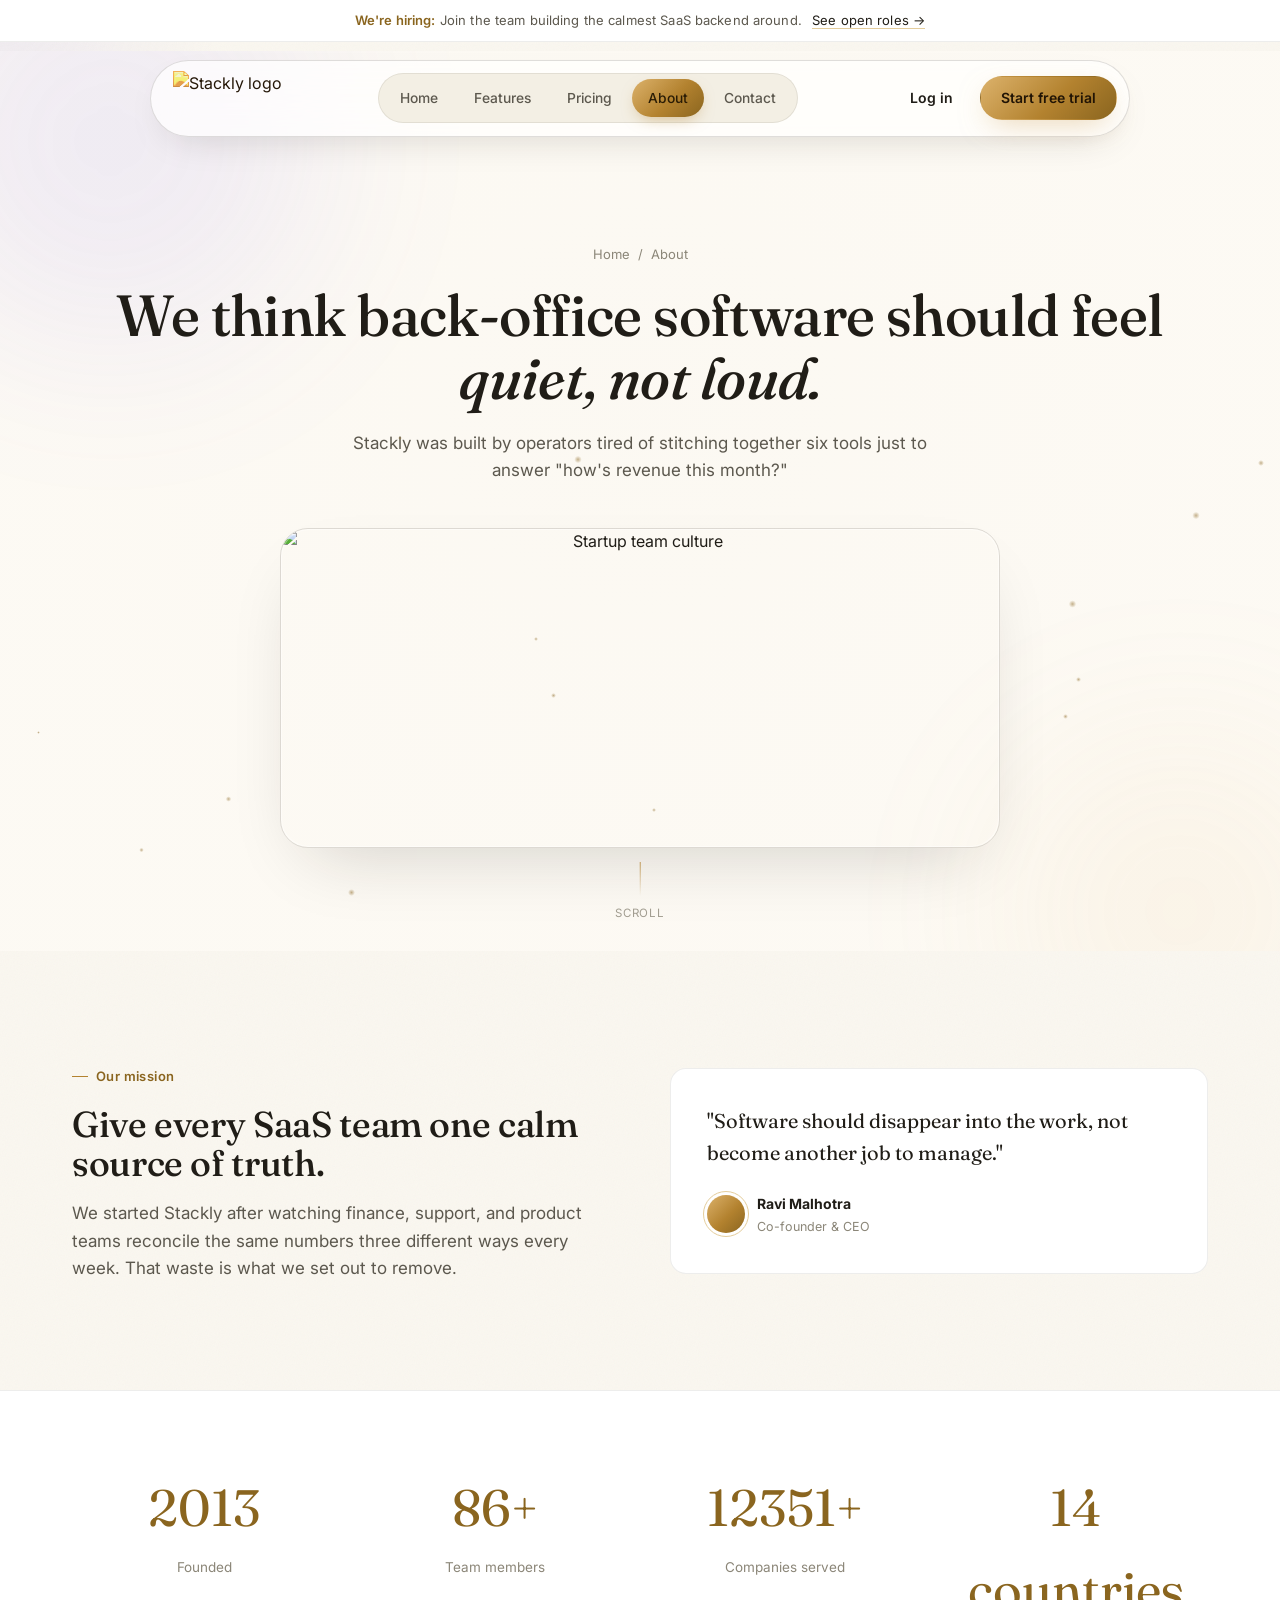
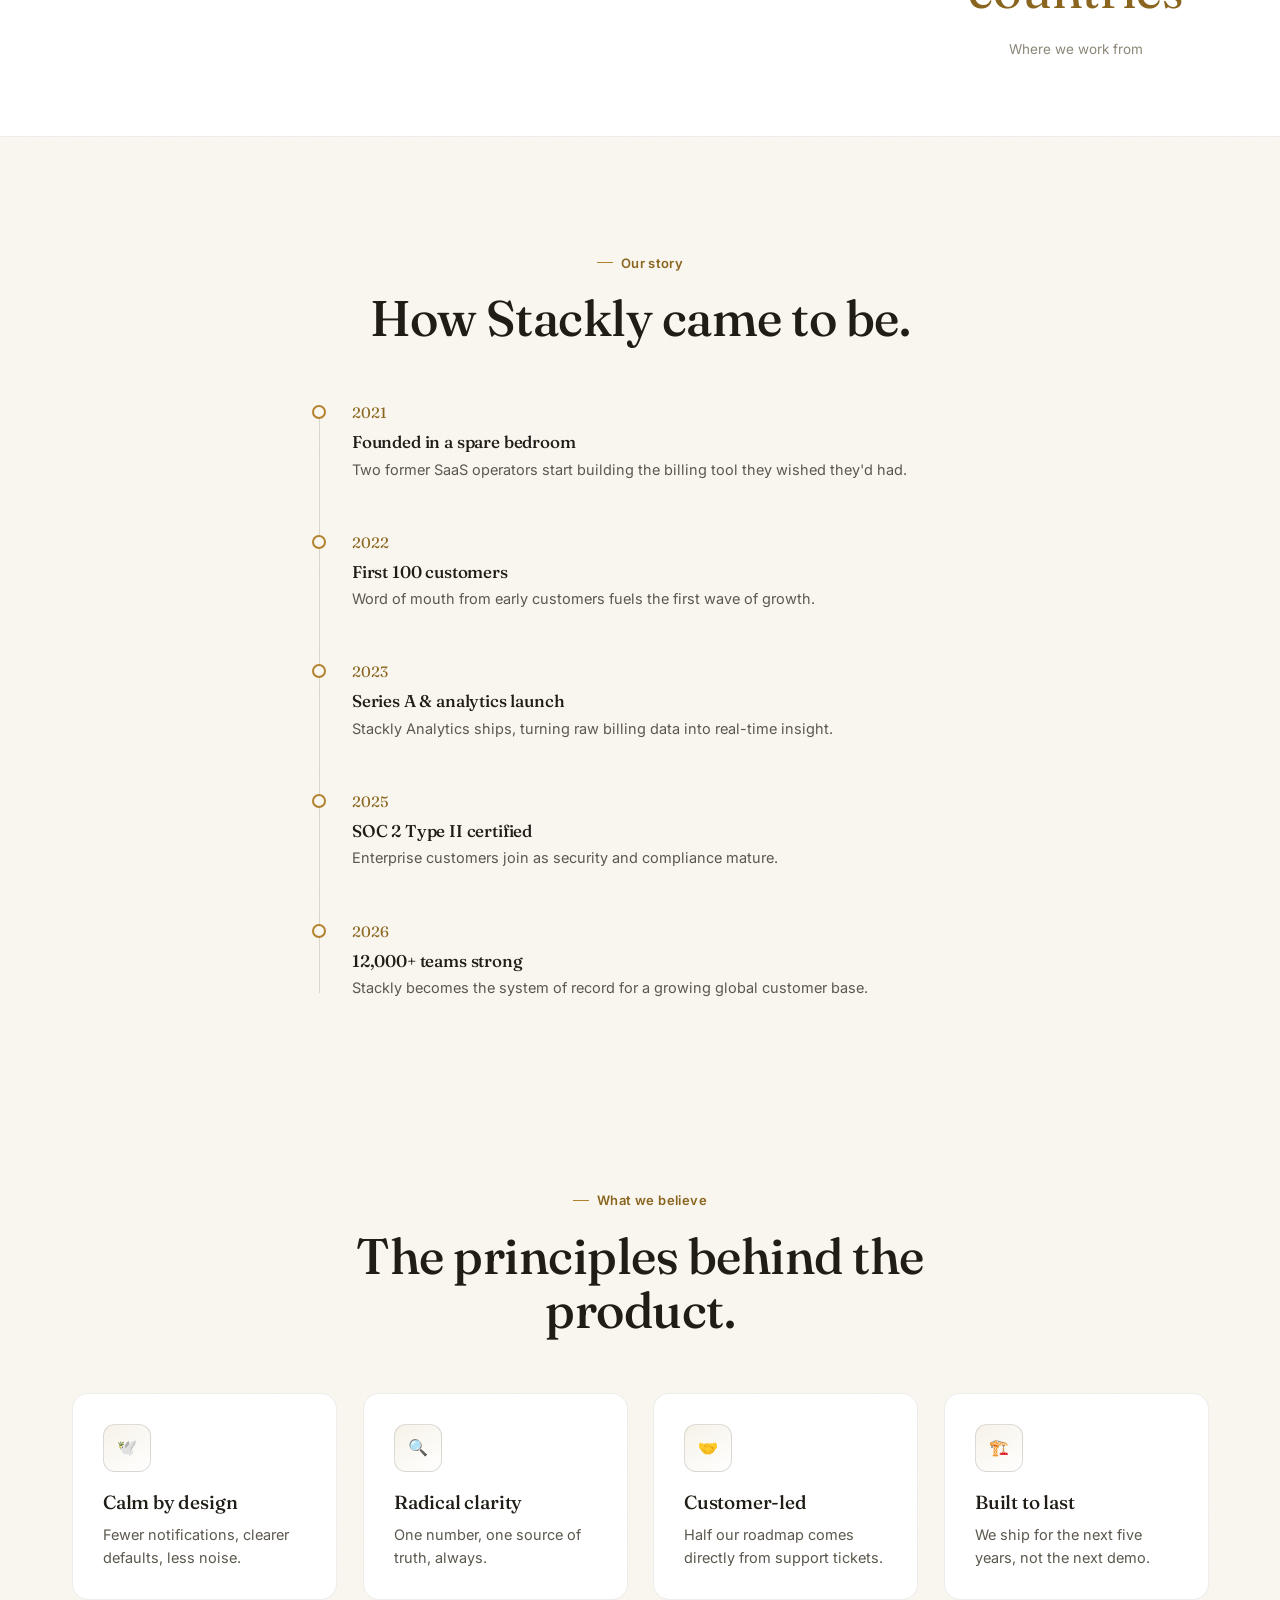
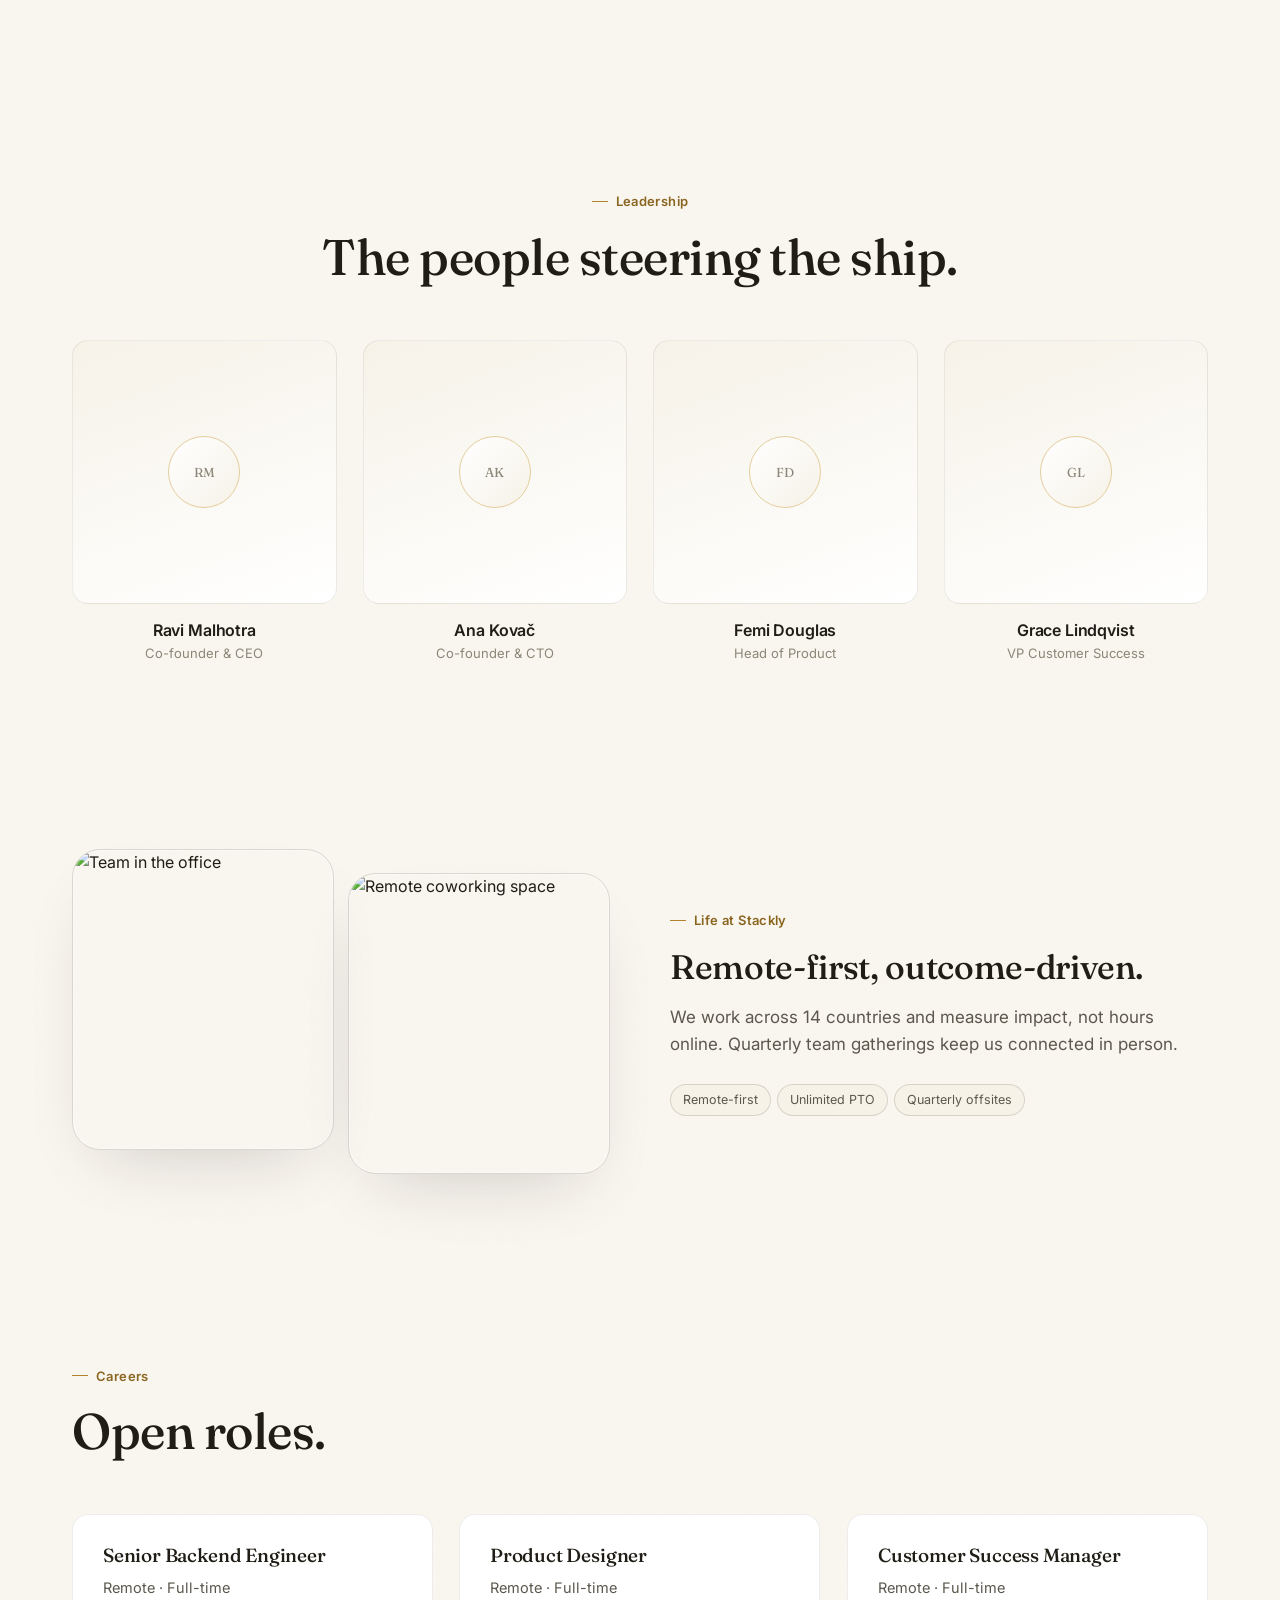
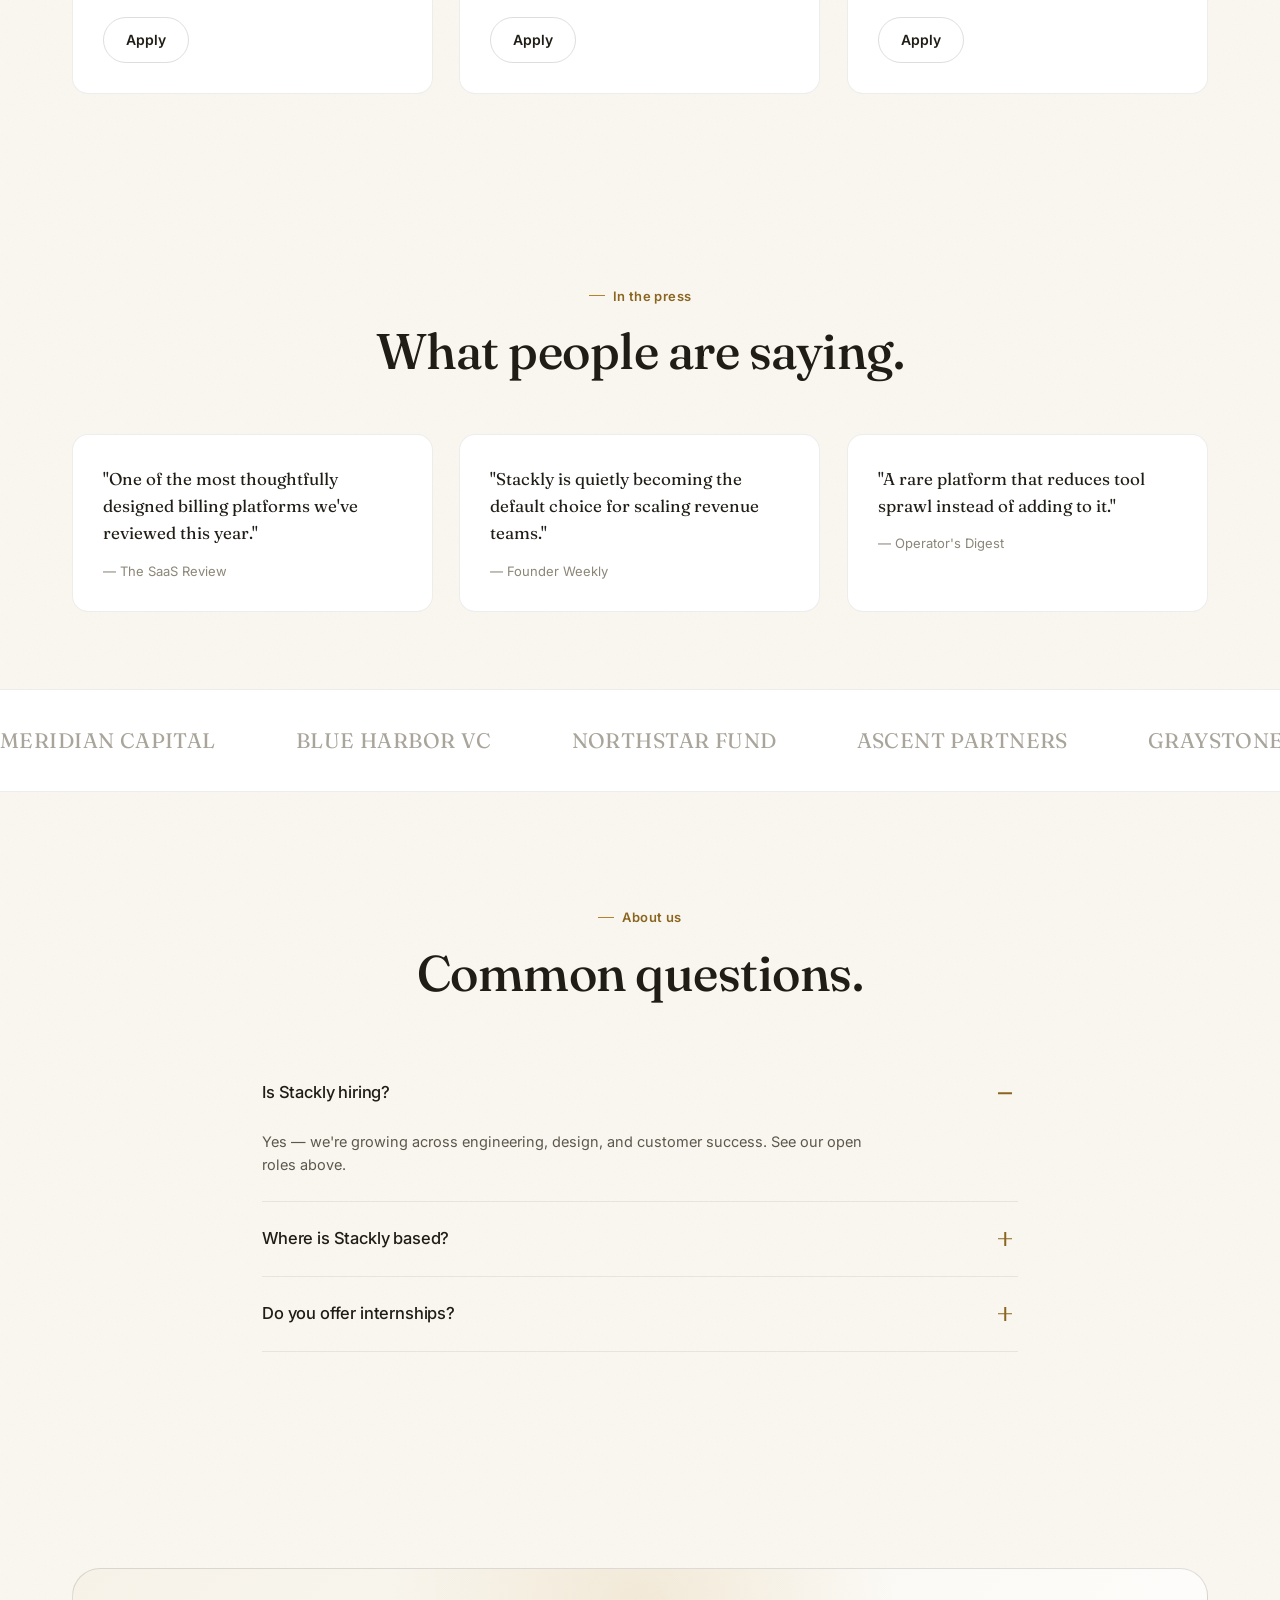
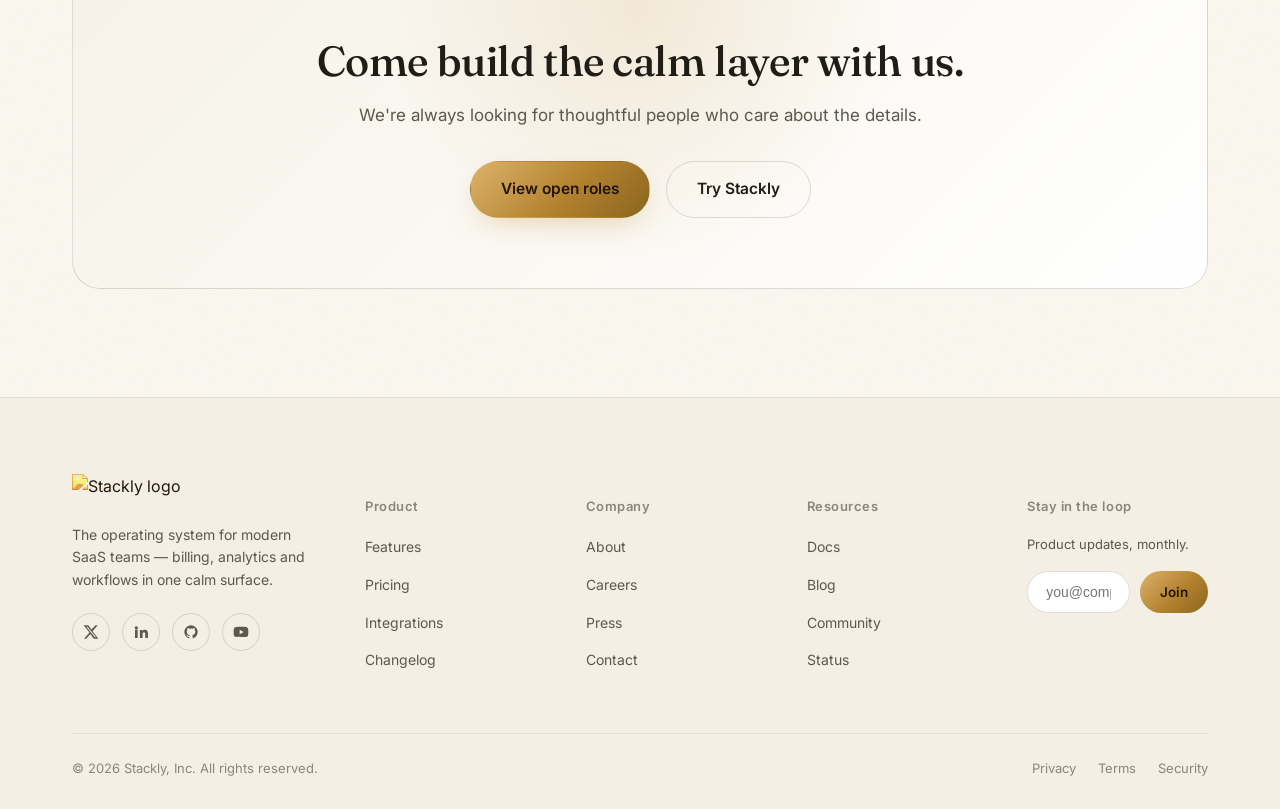
==== about.html @ a8111698 "initial commit" ====
<!doctype html>
<html lang="en">
<head>
<meta charset="UTF-8">
<meta name="viewport" content="width=device-width, initial-scale=1.0">
<title>About — Stackly</title>
<meta name="description" content="Meet the team building Stackly, the operating system for modern SaaS companies.">
<link rel="icon" href="https://wsrv.nl/?url=https://snabsolutions.in/wp-content/uploads/2026/02/stackly-snab-solutions.png&w=64&h=64&output=webp&q=80&fit=inside">
<link rel="stylesheet" href="styles.css">
</head>
<body>

<div class="grain"></div>
<div class="cursor-glow"></div>

<div class="announce"><strong>We're hiring:</strong> Join the team building the calmest SaaS backend around. <a href="contact.html">See open roles →</a></div>

<header class="site">
  <nav class="nav">
    <a href="index.html" class="brand"><img class="logo-tint" src="https://wsrv.nl/?url=https://snabsolutions.in/wp-content/uploads/2026/02/stackly-snab-solutions.png&w=260&h=104&output=webp&q=80&fit=inside" alt="Stackly logo"></a>
    <div class="nav-links">
      <a href="index.html">Home</a>
      <a href="features.html">Features</a>
      <a href="pricing.html">Pricing</a>
      <a href="about.html" class="active">About</a>
      <a href="contact.html">Contact</a>
    </div>
    <div class="nav-cta">
      <a href="contact.html" class="btn btn-ghost">Log in</a>
      <a href="pricing.html" class="btn btn-primary"><span>Start free trial</span></a>
      <button class="burger" aria-label="Menu"><span></span><span></span><span></span></button>
    </div>
  </nav>
</header>
<div class="menu-scrim"></div>
<div class="mobile-menu">
  <button class="menu-close" aria-label="Close menu"><span></span><span></span></button>
  <div class="mobile-menu-links">
  <a href="index.html">Home</a><a href="features.html">Features</a><a href="pricing.html">Pricing</a><a href="about.html">About</a><a href="contact.html">Contact</a>
  </div>
  <div class="mobile-menu-actions">
    <a href="contact.html" class="btn btn-ghost btn-block" style="justify-content:center;">Log in</a>
    <a href="pricing.html" class="btn btn-primary btn-block" style="margin-top:20px;justify-content:center;"><span>Start free trial</span></a>
  </div>
</div>

<!-- 1. Page hero -->
<section class="page-hero hero hero-about">
  <span class="blob blob-1"></span><span class="blob blob-2"></span>
  <div class="container">
    <div class="crumb reveal in"><a href="index.html">Home</a> / <span>About</span></div>
    <h1 class="reveal in">We think back-office software should feel <em>quiet, not loud.</em></h1>
    <p class="lede reveal in">Stackly was built by operators tired of stitching together six tools just to answer "how's revenue this month?"</p>
    <div class="img-frame hero-page-photo reveal-scale in">
      <img src="https://wsrv.nl/?url=https%3A%2F%2Fimages.pexels.com%2Fphotos%2F6773652%2Fpexels-photo-6773652.jpeg&w=800&output=webp&q=75&fit=cover" alt="Startup team culture" class="content-img" loading="lazy">
    </div>
  </div>
  <div class="scroll-cue"><span></span>Scroll</div>
</section>

<!-- 2. Mission -->
<section>
  <div class="container split">
    <div class="reveal">
      <div class="eyebrow">Our mission</div>
      <h2 class="display" style="font-size:36px;">Give every SaaS team one calm source of truth.</h2>
      <p class="lede" style="margin-top:18px;">We started Stackly after watching finance, support, and product teams reconcile the same numbers three different ways every week. That waste is what we set out to remove.</p>
    </div>
    <div class="reveal-scale">
      <div class="card" style="padding:36px;">
        <p style="font-family:'Fraunces';font-size:20px;color:var(--text);">"Software should disappear into the work, not become another job to manage."</p>
        <div class="t-who" style="justify-content:flex-start;margin-top:22px;"><span class="t-avatar"></span><div><strong style="font-size:14px;">Ravi Malhotra</strong><div style="font-size:12.5px;color:var(--text-faint);">Co-founder & CEO</div></div></div>
      </div>
    </div>
  </div>
</section>

<!-- 3. Stats -->
<section class="stats section-tight">
  <div class="container">
    <div class="grid g-4 stagger" style="text-align:center;">
      <div class="reveal"><div class="stat-num" data-count="2021">0</div><div class="stat-label">Founded</div></div>
      <div class="reveal"><div class="stat-num" data-count="86" data-suffix="+">0</div><div class="stat-label">Team members</div></div>
      <div class="reveal"><div class="stat-num" data-count="12400" data-suffix="+">0</div><div class="stat-label">Companies served</div></div>
      <div class="reveal"><div class="stat-num" data-count="14" data-suffix=" countries">0</div><div class="stat-label">Where we work from</div></div>
    </div>
  </div>
</section>

<!-- 4. Timeline / story -->
<section>
  <div class="container" style="max-width:720px;">
    <div class="section-head center reveal" style="margin-left:auto;margin-right:auto;">
      <div class="eyebrow">Our story</div>
      <h2 class="display">How Stackly came to be.</h2>
    </div>
    <div class="timeline reveal">
      <div class="t-item"><span class="t-year">2021</span><h4 style="font-size:17px;margin-bottom:6px;">Founded in a spare bedroom</h4><p style="font-size:14.5px;">Two former SaaS operators start building the billing tool they wished they'd had.</p></div>
      <div class="t-item"><span class="t-year">2022</span><h4 style="font-size:17px;margin-bottom:6px;">First 100 customers</h4><p style="font-size:14.5px;">Word of mouth from early customers fuels the first wave of growth.</p></div>
      <div class="t-item"><span class="t-year">2023</span><h4 style="font-size:17px;margin-bottom:6px;">Series A & analytics launch</h4><p style="font-size:14.5px;">Stackly Analytics ships, turning raw billing data into real-time insight.</p></div>
      <div class="t-item"><span class="t-year">2025</span><h4 style="font-size:17px;margin-bottom:6px;">SOC 2 Type II certified</h4><p style="font-size:14.5px;">Enterprise customers join as security and compliance mature.</p></div>
      <div class="t-item"><span class="t-year">2026</span><h4 style="font-size:17px;margin-bottom:6px;">12,000+ teams strong</h4><p style="font-size:14.5px;">Stackly becomes the system of record for a growing global customer base.</p></div>
    </div>
  </div>
</section>

<!-- 5. Values -->
<section class="section-tight">
  <div class="container">
    <div class="section-head center reveal" style="margin-left:auto;margin-right:auto;">
      <div class="eyebrow">What we believe</div>
      <h2 class="display">The principles behind the product.</h2>
    </div>
    <div class="grid g-4 stagger">
      <div class="card reveal"><div class="icon">🕊️</div><h3>Calm by design</h3><p>Fewer notifications, clearer defaults, less noise.</p></div>
      <div class="card reveal"><div class="icon">🔍</div><h3>Radical clarity</h3><p>One number, one source of truth, always.</p></div>
      <div class="card reveal"><div class="icon">🤝</div><h3>Customer-led</h3><p>Half our roadmap comes directly from support tickets.</p></div>
      <div class="card reveal"><div class="icon">🏗️</div><h3>Built to last</h3><p>We ship for the next five years, not the next demo.</p></div>
    </div>
  </div>
</section>

<!-- 6. Leadership team -->
<section>
  <div class="container">
    <div class="section-head center reveal" style="margin-left:auto;margin-right:auto;">
      <div class="eyebrow">Leadership</div>
      <h2 class="display">The people steering the ship.</h2>
    </div>
    <div class="grid g-4 stagger">
      <div class="team-card reveal"><div class="team-photo"><span class="team-initials">RM</span></div><h4>Ravi Malhotra</h4><span>Co-founder & CEO</span></div>
      <div class="team-card reveal"><div class="team-photo"><span class="team-initials">AK</span></div><h4>Ana Kovač</h4><span>Co-founder & CTO</span></div>
      <div class="team-card reveal"><div class="team-photo"><span class="team-initials">FD</span></div><h4>Femi Douglas</h4><span>Head of Product</span></div>
      <div class="team-card reveal"><div class="team-photo"><span class="team-initials">GL</span></div><h4>Grace Lindqvist</h4><span>VP Customer Success</span></div>
    </div>
  </div>
</section>

<!-- 7. Culture / life at stackly -->
<section class="section-tight">
  <div class="container split">
    <div class="reveal-scale">
      <div class="grid g-2" style="gap:14px;">
        <div class="img-frame" style="aspect-ratio: 1/1.15;"><img src="https://wsrv.nl/?url=https%3A%2F%2Fimages.pexels.com%2Fphotos%2F31709069%2Fpexels-photo-31709069.jpeg&w=800&output=webp&q=75&fit=cover" alt="Team in the office" class="content-img" loading="lazy"></div>
        <div class="img-frame" style="aspect-ratio: 1/1.15;margin-top:24px;"><img src="https://wsrv.nl/?url=https%3A%2F%2Fimages.pexels.com%2Fphotos%2F12899155%2Fpexels-photo-12899155.jpeg&w=800&output=webp&q=75&fit=cover" alt="Remote coworking space" class="content-img" loading="lazy"></div>
      </div>
    </div>
    <div class="reveal">
      <div class="eyebrow">Life at Stackly</div>
      <h2 class="display" style="font-size:34px;">Remote-first, outcome-driven.</h2>
      <p class="lede" style="margin-top:18px;">We work across 14 countries and measure impact, not hours online. Quarterly team gatherings keep us connected in person.</p>
      <div style="margin-top:22px;"><span class="tag">Remote-first</span><span class="tag">Unlimited PTO</span><span class="tag">Quarterly offsites</span></div>
    </div>
  </div>
</section>

<!-- 8. Careers -->
<section>
  <div class="container">
    <div class="section-head reveal">
      <div class="eyebrow">Careers</div>
      <h2 class="display">Open roles.</h2>
    </div>
    <div class="grid g-3 stagger">
      <div class="card reveal"><h3>Senior Backend Engineer</h3><p style="margin-top:8px;">Remote · Full-time</p><a href="contact.html" class="btn btn-ghost" style="margin-top:18px;">Apply</a></div>
      <div class="card reveal"><h3>Product Designer</h3><p style="margin-top:8px;">Remote · Full-time</p><a href="contact.html" class="btn btn-ghost" style="margin-top:18px;">Apply</a></div>
      <div class="card reveal"><h3>Customer Success Manager</h3><p style="margin-top:8px;">Remote · Full-time</p><a href="contact.html" class="btn btn-ghost" style="margin-top:18px;">Apply</a></div>
    </div>
  </div>
</section>

<!-- 9. Press -->
<section class="section-tight">
  <div class="container">
    <div class="section-head center reveal" style="margin-left:auto;margin-right:auto;">
      <div class="eyebrow">In the press</div>
      <h2 class="display">What people are saying.</h2>
    </div>
    <div class="grid g-3 stagger">
      <div class="card reveal"><p style="font-family:'Fraunces';font-size:17px;color:var(--text);">"One of the most thoughtfully designed billing platforms we've reviewed this year."</p><p style="margin-top:14px;font-size:13px;color:var(--text-faint);">— The SaaS Review</p></div>
      <div class="card reveal"><p style="font-family:'Fraunces';font-size:17px;color:var(--text);">"Stackly is quietly becoming the default choice for scaling revenue teams."</p><p style="margin-top:14px;font-size:13px;color:var(--text-faint);">— Founder Weekly</p></div>
      <div class="card reveal"><p style="font-family:'Fraunces';font-size:17px;color:var(--text);">"A rare platform that reduces tool sprawl instead of adding to it."</p><p style="margin-top:14px;font-size:13px;color:var(--text-faint);">— Operator's Digest</p></div>
    </div>
  </div>
</section>

<!-- 10. Investors -->
<div class="marquee-wrap">
  <div class="marquee-track">
    <span>MERIDIAN CAPITAL</span><span>BLUE HARBOR VC</span><span>NORTHSTAR FUND</span><span>ASCENT PARTNERS</span><span>GRAYSTONE VENTURES</span>
    <span>MERIDIAN CAPITAL</span><span>BLUE HARBOR VC</span><span>NORTHSTAR FUND</span><span>ASCENT PARTNERS</span><span>GRAYSTONE VENTURES</span>
  </div>
</div>

<!-- 11. FAQ -->
<section>
  <div class="container" style="max-width:820px;">
    <div class="section-head center reveal" style="margin-left:auto;margin-right:auto;">
      <div class="eyebrow">About us</div>
      <h2 class="display">Common questions.</h2>
    </div>
    <div class="reveal">
      <div class="faq-item open"><div class="faq-q"><h4>Is Stackly hiring?</h4><span class="faq-plus"></span></div><div class="faq-a" style="max-height:200px;"><p>Yes — we're growing across engineering, design, and customer success. See our open roles above.</p></div></div>
      <div class="faq-item"><div class="faq-q"><h4>Where is Stackly based?</h4><span class="faq-plus"></span></div><div class="faq-a"><p>We're remote-first with team members across 14 countries and a small hub office in Bengaluru.</p></div></div>
      <div class="faq-item"><div class="faq-q"><h4>Do you offer internships?</h4><span class="faq-plus"></span></div><div class="faq-a"><p>We run a small summer internship program each year — check our careers page for openings.</p></div></div>
    </div>
  </div>
</section>

<!-- 12. CTA -->
<section>
  <div class="container">
    <div class="cta-banner reveal-scale">
      <h2>Come build the calm layer with us.</h2>
      <p class="lede">We're always looking for thoughtful people who care about the details.</p>
      <div class="cta-actions">
        <a href="contact.html" class="btn btn-primary btn-lg"><span>View open roles</span></a>
        <a href="pricing.html" class="btn btn-ghost btn-lg">Try Stackly</a>
      </div>
    </div>
  </div>
</section>

<!-- Footer -->
<footer class="site">
  <div class="container">
    <div class="footer-top">
      <div class="footer-brand">
        <img class="logo-tint" src="https://wsrv.nl/?url=https://snabsolutions.in/wp-content/uploads/2026/02/stackly-snab-solutions.png&w=260&h=104&output=webp&q=80&fit=inside" alt="Stackly logo">
        <p>The operating system for modern SaaS teams — billing, analytics and workflows in one calm surface.</p>
        <div class="social-row">
          <a href="#" aria-label="X"><svg viewBox="0 0 24 24" fill="currentColor"><path d="M18.9 2H22l-7.6 8.7L23 22h-6.8l-5.3-6.9L4.8 22H1.6l8.1-9.3L1 2h7l4.8 6.3L18.9 2Zm-1.2 18h1.9L7 4h-2l12.7 16Z"/></svg></a>
          <a href="#" aria-label="LinkedIn"><svg viewBox="0 0 24 24" fill="currentColor"><path d="M4.98 3.5a2.5 2.5 0 1 1 0 5 2.5 2.5 0 0 1 0-5ZM3 9h4v12H3V9Zm7 0h3.8v1.7h.05c.53-1 1.83-2.05 3.77-2.05 4.03 0 4.78 2.65 4.78 6.1V21h-4v-5.6c0-1.35-.02-3.08-1.88-3.08-1.88 0-2.17 1.47-2.17 2.98V21h-4V9Z"/></svg></a>
          <a href="#" aria-label="GitHub"><svg viewBox="0 0 24 24" fill="currentColor"><path d="M12 2a10 10 0 0 0-3.16 19.5c.5.1.68-.22.68-.48v-1.7c-2.78.6-3.37-1.34-3.37-1.34-.46-1.16-1.1-1.47-1.1-1.47-.9-.62.07-.6.07-.6 1 .07 1.53 1.03 1.53 1.03.9 1.52 2.34 1.08 2.91.83.09-.65.35-1.08.63-1.33-2.22-.25-4.56-1.11-4.56-4.94 0-1.1.39-1.99 1.03-2.7-.1-.25-.45-1.27.1-2.65 0 0 .84-.27 2.75 1.02a9.5 9.5 0 0 1 5 0c1.91-1.3 2.75-1.02 2.75-1.02.55 1.38.2 2.4.1 2.65.64.71 1.03 1.6 1.03 2.7 0 3.84-2.35 4.68-4.58 4.93.36.3.68.92.68 1.85v2.74c0 .27.18.58.69.48A10 10 0 0 0 12 2Z"/></svg></a>
          <a href="#" aria-label="YouTube"><svg viewBox="0 0 24 24" fill="currentColor"><path d="M23 12s0-3.5-.45-5.2a3 3 0 0 0-2.1-2.1C18.7 4.2 12 4.2 12 4.2s-6.7 0-8.45.5a3 3 0 0 0-2.1 2.1C1 8.5 1 12 1 12s0 3.5.45 5.2a3 3 0 0 0 2.1 2.1c1.75.5 8.45.5 8.45.5s6.7 0 8.45-.5a3 3 0 0 0 2.1-2.1C23 15.5 23 12 23 12ZM10 15.5v-7l6 3.5-6 3.5Z"/></svg></a>
        </div>
      </div>
      <div class="f-col"><h5>Product</h5><ul><li><a href="features.html">Features</a></li><li><a href="pricing.html">Pricing</a></li><li><a href="#">Integrations</a></li><li><a href="#">Changelog</a></li></ul></div>
      <div class="f-col"><h5>Company</h5><ul><li><a href="about.html">About</a></li><li><a href="#">Careers</a></li><li><a href="#">Press</a></li><li><a href="contact.html">Contact</a></li></ul></div>
      <div class="f-col"><h5>Resources</h5><ul><li><a href="#">Docs</a></li><li><a href="#">Blog</a></li><li><a href="#">Community</a></li><li><a href="#">Status</a></li></ul></div>
      <div class="f-col"><h5>Stay in the loop</h5><p style="font-size:13px;margin-bottom:6px;">Product updates, monthly.</p><div class="newsletter"><input type="email" placeholder="you@company.com"><button>Join</button></div></div>
    </div>
    <div class="footer-bottom"><span>© 2026 Stackly, Inc. All rights reserved.</span><div class="legal"><a href="#">Privacy</a><a href="#">Terms</a><a href="#">Security</a></div></div>
  </div>
</footer>

<button class="to-top" aria-label="Back to top">↑</button>
<script src="script.js"></script>
</body>
</html>
---- styles.css ----
/* ===========================================================
   STACKLY — Premium SaaS Design System
   =========================================================== */

@import url('https://fonts.googleapis.com/css2?family=Fraunces:opsz,wght@9..144,300;9..144,400;9..144,500;9..144,600;9..144,700&family=Inter:wght@300;400;500;600;700;800&display=swap');

:root{
  /* --- Core palette: warm ivory + deep ink text + aged gold / violet-teal accents --- */
  --ink:            #faf7f0;
  --ink-soft:       #f3efe4;
  --surface:        #ffffffb0;
  --surface-solid:  #ffffff;
  --surface-2:      #f6f2e8;
  --border:         rgba(30,26,18,0.08);
  --border-strong:  rgba(30,26,18,0.14);

  --text:           #201d17;
  --text-dim:       #5c584e;
  --text-faint:     #8b8678;

  --gold:           #b3822f;
  --gold-bright:    #8a651f;
  --gold-dim:       #e4cd9c;

  --violet:         #6a56e0;
  --violet-bright:  #5643c9;
  --teal:           #159c85;

  --gradient-gold:   linear-gradient(135deg, #dcb26b, var(--gold) 55%, #8a651f);
  --gradient-hero:   radial-gradient(circle at 20% 20%, rgba(106,86,224,0.10), transparent 45%),
                     radial-gradient(circle at 80% 0%, rgba(179,130,47,0.10), transparent 40%),
                     radial-gradient(circle at 50% 100%, rgba(21,156,133,0.08), transparent 45%);

  --radius-s: 10px;
  --radius-m: 16px;
  --radius-l: 28px;

  --ease: cubic-bezier(.16,.84,.44,1);
  --ease-soft: cubic-bezier(.4,0,.2,1);

  --container: 1200px;
}

*,*::before,*::after{ box-sizing: border-box; }
html{ scroll-behavior: smooth; overflow-x: hidden; width:100%; }

@media (prefers-reduced-motion: reduce){
  html{ scroll-behavior: auto; }
  *,*::before,*::after{ animation-duration: 0.001ms !important; animation-iteration-count: 1 !important; transition-duration: 0.001ms !important; scroll-behavior: auto !important; }
}

body{
  margin:0;
  background: var(--ink);
  color: var(--text);
  font-family: 'Inter', sans-serif;
  font-size: 16px;
  line-height: 1.6;
  -webkit-font-smoothing: antialiased;
  overflow-x: hidden;
  position: relative;
}

h1,h2,h3,h4{
  font-family: 'Fraunces', serif;
  font-weight: 500;
  line-height: 1.08;
  letter-spacing: -0.01em;
  margin: 0;
  color: var(--text);
}

p{ margin:0; color: var(--text-dim); }
a{ color: inherit; text-decoration: none; }
img{ max-width: 100%; display: block; }
table{ max-width: 100%; }

/* Flex/grid children default to min-width:auto, which lets long content
   (form inputs, long words, tables) push their track wider than the
   viewport and cause page-level horizontal scroll. Force them to shrink. */
.grid > *, .footer-top > *, .split > *, .hero-grid > *,
.newsletter, .newsletter > *, .form-row > *, .nav-cta, .nav-links,
.hero-actions, .cta-actions, .stagger > *{ min-width: 0; }

ul{ list-style: none; margin:0; padding:0; }
button{ font-family: inherit; cursor: pointer; }

.container{
  max-width: var(--container);
  margin: 0 auto;
  padding: 0 32px;
}

::selection{ background: var(--gold); color: #06070c; }

/* scrollbar */
::-webkit-scrollbar{ width: 10px; }
::-webkit-scrollbar-track{ background: var(--ink); }
::-webkit-scrollbar-thumb{ background: var(--surface-2); border-radius: 10px; border: 2px solid var(--ink); }

/* ===================== Ambient background layer ===================== */
.grain{
  position: fixed; inset:0; z-index: 1; pointer-events:none; opacity:.035; mix-blend-mode: overlay;
  background-image: url("data:image/svg+xml,%3Csvg xmlns='http://www.w3.org/2000/svg' width='120' height='120'%3E%3Cfilter id='n'%3E%3CfeTurbulence type='fractalNoise' baseFrequency='0.9' numOctaves='2' stitchTiles='stitch'/%3E%3C/filter%3E%3Crect width='100%25' height='100%25' filter='url(%23n)'/%3E%3C/svg%3E");
}

.cursor-glow{
  position: fixed; width: 480px; height: 480px; border-radius: 50%; pointer-events:none; z-index:0;
  background: radial-gradient(circle, rgba(139,124,246,0.10), transparent 65%);
  transform: translate(-50%,-50%);
  transition: opacity .4s ease;
  left: 0; top:0;
}

/* ===================== Announcement bar ===================== */
.announce{
  position: relative; z-index: 50;
  background: var(--surface-solid);
  border-bottom: 1px solid var(--border);
  text-align: center;
  padding: 10px 16px;
  font-size: 13px;
  color: var(--text-dim);
  letter-spacing: .01em;
}
.announce strong{ color: var(--gold-bright); font-weight: 600; }
.announce a{ color: var(--text); border-bottom: 1px solid var(--gold-dim); margin-left: 6px; }

/* ===================== Header — floating pill nav ===================== */
header.site{
  position: sticky; top:0; z-index: 100;
  padding: 18px 24px 0;
  background: transparent;
  border-bottom: none;
  pointer-events: none;
}
.nav{
  display:flex; align-items:center; justify-content:space-between;
  padding: 10px 12px 10px 22px;
  max-width: 980px;
  margin: 0 auto;
  background: rgba(255,255,255,0.72);
  backdrop-filter: blur(18px) saturate(160%);
  border: 1px solid var(--border-strong);
  border-radius: 999px;
  box-shadow: 0 14px 40px -20px rgba(30,26,18,.22);
  pointer-events: all;
  transition: box-shadow .35s ease, background .35s ease, transform .35s ease;
}
.nav:hover{ box-shadow: 0 18px 46px -18px rgba(30,26,18,.28); }
.brand{ display:flex; align-items:center; gap:10px; flex-shrink:0; }
.brand img{ height: 55px; width:auto; }

.logo-tint{
  height: 30px; width:auto; display:block;
  filter: grayscale(1) sepia(1) saturate(2.4) hue-rotate(-8deg) brightness(0.92) contrast(1.08);
  transition: filter .3s ease, transform .3s ease;
}
.brand:hover .logo-tint{ filter: grayscale(1) sepia(1) saturate(3) hue-rotate(-8deg) brightness(1) contrast(1.1); transform: scale(1.03); }
.footer-brand .logo-tint{ height:32px; }

.nav-links{
  display:flex; align-items:center; gap: 4px;
  background: var(--ink-soft);
  border-radius: 999px; padding: 5px; border: 1px solid var(--border);
}
.nav-links a{
  font-size: 13.8px; color: var(--text-dim); font-weight: 500;
  position: relative; padding: 8px 16px; border-radius: 999px;
  transition: color .3s ease, background .3s ease;
}
.nav-links a::after{ content: none; }
.nav-links a:hover{ color: var(--text); background: rgba(255,255,255,.7); }
.nav-links a.active{ color: #2a1c05; background: var(--gradient-gold); box-shadow: 0 6px 16px -6px rgba(179,130,47,.55); }

.nav-cta{ display:flex; align-items:center; gap:10px; }
.nav-cta .btn-ghost{ border-color: transparent; padding: 10px 16px; }
.nav-cta .btn-primary{ padding: 10px 20px; }
.btn{
  display:inline-flex; align-items:center; justify-content:center; gap:8px;
  padding: 11px 22px; border-radius: 999px; font-size: 14px; font-weight: 600;
  border: 1px solid transparent; white-space: nowrap;
  transition: transform .35s var(--ease), box-shadow .35s var(--ease), background .3s ease, border-color .3s ease;
  position: relative; overflow: hidden;
}
.btn-ghost{ color: var(--text); border-color: var(--border-strong); background: transparent; }
.btn-ghost:hover{ border-color: var(--gold); color: var(--gold-bright); transform: translateY(-2px); }
.btn-primary{
  background: var(--gradient-gold); color: #211405;
  box-shadow: 0 10px 30px -10px rgba(205,164,94,0.55);
}
.btn-primary:hover{ transform: translateY(-3px); box-shadow: 0 16px 36px -8px rgba(205,164,94,0.7); }
.btn-primary span{ position: relative; z-index: 2; }
.btn-primary::before{
  content:''; position:absolute; inset:0; background: linear-gradient(120deg, transparent, rgba(255,255,255,.55), transparent);
  transform: translateX(-120%) skewX(-20deg);
  transition: transform .7s ease;
}
.btn-primary:hover::before{ transform: translateX(120%) skewX(-20deg); }
.btn-block{ width: 100%; }
.btn-lg{ padding: 15px 30px; font-size: 15.5px; }

.burger{
  display:none; width: 44px; height:44px; border-radius:14px;
  border:1px solid var(--border-strong);
  background: linear-gradient(145deg, rgba(255,255,255,.95), rgba(246,242,232,.9));
  position:relative; flex-shrink:0;
  box-shadow: 0 7px 20px rgba(30,26,18,.10), inset 0 1px 0 rgba(255,255,255,.8);
}
.burger span{
  position:absolute; left:12px; right:12px; height:2px; border-radius:10px;
  background: var(--text); transform-origin:center;
  transition: transform .4s var(--ease), opacity .25s ease, background .3s ease, top .3s var(--ease);
}
.burger span:nth-child(1){ top:15px; }
.burger span:nth-child(2){ top:21px; }
.burger span:nth-child(3){ top:27px; }
.burger.open span:nth-child(1){ top:21px; transform: rotate(45deg); background: var(--gold-bright); }
.burger.open span:nth-child(2){ opacity:0; transform: scaleX(0); }
.burger.open span:nth-child(3){ top:21px; transform: rotate(-45deg); background: var(--gold-bright); }

.mobile-menu{
  display:none; position: fixed; inset: 0 0 0 auto; width: min(88vw,380px); top:0; height:100vh; height:100dvh; z-index: 150;
  background:
    radial-gradient(circle at 85% 10%, rgba(179,130,47,.10), transparent 35%),
    radial-gradient(circle at 10% 90%, rgba(106,86,224,.08), transparent 35%),
    var(--surface-solid);
  border-left: 1px solid var(--border);
  transform: translateX(100%); transition: transform .45s var(--ease);
  padding: calc(96px + env(safe-area-inset-top,0px)) 30px calc(30px + env(safe-area-inset-bottom,0px));
  flex-direction:column; gap: 6px; overflow-y:auto;
}
.mobile-menu.open{ transform: translateX(0); }
.mobile-menu a{
  padding: 16px 4px; font-size: 19px; border-bottom: 1px solid var(--border); color: var(--text); font-family:'Fraunces';
  opacity:0; transform: translateX(16px);
  transition: color .3s ease, transform .4s var(--ease), opacity .4s ease, padding-left .3s ease;
}
.mobile-menu.open a{ opacity:1; transform: translateX(0); }
.mobile-menu.open a:nth-child(1){ transition-delay:.06s; }
.mobile-menu.open a:nth-child(2){ transition-delay:.11s; }
.mobile-menu.open a:nth-child(3){ transition-delay:.16s; }
.mobile-menu.open a:nth-child(4){ transition-delay:.21s; }
.mobile-menu.open a:nth-child(5){ transition-delay:.26s; }
.mobile-menu.open a:nth-child(6){ transition-delay:.31s; }
.mobile-menu a:hover{ color: var(--gold-bright); padding-left: 8px; }
.menu-scrim{ position:fixed; inset:0; background: rgba(20,17,12,.55); z-index:140; opacity:0; pointer-events:none; transition:opacity .4s ease; backdrop-filter: blur(6px); -webkit-backdrop-filter: blur(6px); }
.menu-scrim.open{ opacity:1; pointer-events:all; }

/* ---- explicit close (×) button inside the mobile menu ---- */
.menu-close{
  position:absolute; top: calc(20px + env(safe-area-inset-top,0px)); right:20px;
  width:40px; height:40px; border-radius:50%;
  border:1px solid var(--border-strong); background: var(--surface-2);
  display:flex; align-items:center; justify-content:center;
}
.menu-close span{
  position:absolute; width:16px; height:2px; border-radius:2px; background: var(--text);
}
.menu-close span:nth-child(1){ transform: rotate(45deg); }
.menu-close span:nth-child(2){ transform: rotate(-45deg); }
.menu-close:hover{ background: var(--gradient-gold); border-color:transparent; }
.menu-close:hover span{ background:#211405; }

.mobile-menu-links{ display:flex; flex-direction:column; }
.mobile-menu-actions{ display:flex; flex-direction:column; gap:12px; margin-top:22px; }
.mobile-menu-actions .btn{ opacity:1 !important; transform:none !important; border-bottom:none; }

/* ===================== Section base ===================== */
section{ position: relative; z-index: 2; padding: 108px 0; }
.section-tight{ padding: 76px 0; }
.eyebrow{
  display:inline-flex; align-items:center; gap:8px;
  color: var(--gold-bright); font-size: 13px; font-weight: 600; letter-spacing: .03em; margin-bottom: 18px;
}
.eyebrow::before{ content:''; width:16px; height:1px; background: var(--gold); }
.section-head{ max-width: 640px; margin-bottom: 56px; }
.section-head.center{ margin-left:auto; margin-right:auto; text-align:center; }
h2.display{ font-size: clamp(32px, 4.2vw, 50px); }
.lede{ margin-top: 18px; font-size: 17px; color: var(--text-dim); max-width: 54ch; }
.section-head.center .lede{ margin-left:auto; margin-right:auto; }

/* reveal-on-scroll */
.reveal{ opacity: 0; transform: translateY(28px); transition: opacity .8s var(--ease), transform .8s var(--ease); }
.reveal.in{ opacity: 1; transform: translateY(0); }
.reveal-scale{ opacity:0; transform: scale(.92); transition: opacity .7s var(--ease), transform .7s var(--ease); }
.reveal-scale.in{ opacity:1; transform: scale(1); }
.stagger > *{ transition-delay: calc(var(--i,0) * 90ms); }

/* ===================== Hero — full screen background image ===================== */
.hero{
  min-height: 100vh;
  min-height: 100svh;
  display:flex; align-items:center;
  padding-top: 96px; padding-bottom: 40px;
  position: relative; overflow:hidden;
  margin-top: -86px;
  box-sizing: border-box;
  background: var(--ink);
}

/* Full-screen background image layer, separated so it can be animated
   independently from the rest of the hero (Ken Burns style slow zoom + pan) */
.hero-bg-layer{
  position: absolute;
  inset: -4%;
  background-size: cover;
  background-position: center;
  background-repeat: no-repeat;
  z-index: 0;
  animation: heroKenBurns 26s var(--ease-soft) infinite alternate;
  will-change: transform;
}
.hero-home .hero-bg-layer{ background-image: url('https://wsrv.nl/?url=https%3A%2F%2Fimages.pexels.com%2Fphotos%2F3184291%2Fpexels-photo-3184291.jpeg&w=1600&output=webp&q=70&fit=cover'); }
.hero-features .hero-bg-layer{ background-image: url('https://wsrv.nl/?url=https%3A%2F%2Fimages.pexels.com%2Fphotos%2F669619%2Fpexels-photo-669619.jpeg&w=1600&output=webp&q=70&fit=cover'); }
.hero-pricing .hero-bg-layer{ background-image: url('https://wsrv.nl/?url=https%3A%2F%2Fimages.pexels.com%2Fphotos%2F210607%2Fpexels-photo-210607.jpeg&w=1600&output=webp&q=70&fit=cover'); }
.hero-about .hero-bg-layer{ background-image: url('https://wsrv.nl/?url=https%3A%2F%2Fimages.pexels.com%2Fphotos%2F3184292%2Fpexels-photo-3184292.jpeg&w=1600&output=webp&q=70&fit=cover'); }
.hero-contact .hero-bg-layer{ background-image: url('https://wsrv.nl/?url=https%3A%2F%2Fimages.pexels.com%2Fphotos%2F3183197%2Fpexels-photo-3183197.jpeg&w=1600&output=webp&q=70&fit=cover'); }

@keyframes heroKenBurns{
  0%{ transform: scale(1) translate(0,0); }
  50%{ transform: scale(1.09) translate(-1.2%, -0.6%); }
  100%{ transform: scale(1.16) translate(1%, 0.8%); }
}

.hero::before{
  content:''; position:absolute; inset:0;
  background: linear-gradient(100deg, rgba(253,250,244,.92) 0%, rgba(253,250,244,.72) 38%, rgba(253,250,244,.35) 70%, rgba(253,250,244,.15) 100%);
  z-index: 1;
  animation: heroOverlayShift 14s ease-in-out infinite alternate;
}
@keyframes heroOverlayShift{
  0%{ opacity: 1; }
  50%{ opacity: .88; }
  100%{ opacity: 1; }
}

.scroll-cue{
  position:absolute; bottom: 28px; left:50%; transform: translateX(-50%);
  display:flex; flex-direction:column; align-items:center; gap:8px;
  color: var(--text-faint); font-size: 11.5px; letter-spacing:.08em; text-transform:uppercase;
  z-index: 1; opacity:.8;
}
.scroll-cue span{
  width: 1px; height: 34px; background: linear-gradient(180deg, var(--gold), transparent);
  animation: scrollCue 1.8s ease-in-out infinite;
}
@keyframes scrollCue{ 0%{ transform: scaleY(0); transform-origin: top; opacity:0; } 40%{ transform: scaleY(1); transform-origin: top; opacity:1; } 60%{ transform: scaleY(1); transform-origin: bottom; opacity:1; } 100%{ transform: scaleY(0); transform-origin: bottom; opacity:0; } }

.hero .blob{
  position:absolute; border-radius:50%; filter: blur(90px); opacity:.35; z-index:1;
  animation: driftMorph 18s ease-in-out infinite;
}
.blob-1{ width:420px;height:420px; background: rgba(124,104,235,.28); top:-120px; left:-100px; }
.blob-2{ width:360px;height:360px; background: rgba(224,178,106,.24); bottom:-140px; right:-80px; animation-delay: -9s; animation-direction: reverse; }

/* New replacement animation: organic drifting + morphing border-radius + hue shift,
   swaps out the old simple float + spin combo for something less mechanical */
@keyframes driftMorph{
  0%{ transform: translate(0,0) scale(1) rotate(0deg); border-radius: 50%; filter: blur(90px) hue-rotate(0deg); }
  25%{ transform: translate(26px,-34px) scale(1.08) rotate(8deg); border-radius: 46% 54% 62% 38% / 48% 42% 58% 52%; }
  50%{ transform: translate(-18px,18px) scale(0.94) rotate(-6deg); border-radius: 58% 42% 40% 60% / 56% 60% 40% 44%; filter: blur(90px) hue-rotate(18deg); }
  75%{ transform: translate(20px,10px) scale(1.05) rotate(4deg); border-radius: 50% 50% 55% 45% / 44% 50% 50% 56%; }
  100%{ transform: translate(0,0) scale(1) rotate(0deg); border-radius: 50%; filter: blur(90px) hue-rotate(0deg); }
}

.hero-grid{ display:grid; grid-template-columns: 1.1fr .9fr; gap: 60px; align-items:center; position:relative; z-index:2; }
.hero-copy h1{ font-size: clamp(40px, 5.6vw, 68px); }
.hero-copy h1 em{ font-style: italic; color: var(--gold-bright); font-weight:500; }
.hero-copy .lede{ margin-top:22px; font-size: 18.5px; max-width: 46ch; }
.hero-actions{ display:flex; gap:16px; margin-top:36px; align-items:center; flex-wrap:wrap; }
.hero-meta{ margin-top: 34px; display:flex; gap:26px; color: var(--text-faint); font-size:13.5px; flex-wrap:wrap; }
.hero-meta span{ display:flex; align-items:center; gap:8px; }
.dot-ok{ width:6px;height:6px;border-radius:50%; background: var(--teal); box-shadow: 0 0 10px var(--teal); }

.hero-visual{ position: relative; display:flex; flex-direction:column; gap:20px; }
.hero-photo{ max-height: 200px; }
.hero-photo .content-img{ height: 100%; }
.card-float{
  background: linear-gradient(155deg, var(--surface-2), var(--surface-solid));
  border: 1px solid var(--border-strong); border-radius: var(--radius-l);
  padding: 26px; box-shadow: 0 30px 70px -30px rgba(30,26,18,.18);
  animation: floaty 6s ease-in-out infinite;
}
@keyframes floaty{ 0%,100%{ transform: translateY(0);} 50%{ transform: translateY(-14px);} }
.mini-badge{
  position:absolute; background: var(--surface-solid); border:1px solid var(--border-strong);
  border-radius: 14px; padding: 10px 14px; font-size:12.5px; display:flex; gap:8px; align-items:center;
  box-shadow: 0 20px 40px -18px rgba(30,26,18,.16);
  animation: floaty 5s ease-in-out infinite;
}
.mini-badge.b1{ top: -6%; right: -8%; animation-delay: -1.4s; }
.mini-badge.b2{ bottom: 6%; left: -10%; animation-delay: -3s; }

/* chart bars mock */
.mockbars{ display:flex; align-items:flex-end; gap:10px; height:150px; margin-top:20px; }
.mockbars i{ flex:1; background: linear-gradient(180deg, var(--violet-bright), var(--violet)); border-radius:6px 6px 0 0; opacity:.85; animation: grow 1.4s var(--ease) both; }
.mockbars i:nth-child(odd){ background: linear-gradient(180deg, var(--gold-bright), var(--gold)); }
@keyframes grow{ from{ transform: scaleY(0); transform-origin: bottom;} to{ transform: scaleY(1);} }

/* ===================== Logo marquee ===================== */
.marquee-wrap{ overflow: hidden; border-top:1px solid var(--border); border-bottom:1px solid var(--border); padding: 34px 0; background: var(--surface-solid); }
.marquee-track{ display:flex; gap: 80px; width: max-content; animation: scroll-x 26s linear infinite; align-items:center; }
.marquee-track span{ font-family:'Fraunces'; font-size: 21px; color: var(--text-faint); letter-spacing:.02em; white-space:nowrap; opacity:.75; transition: opacity .3s ease, color .3s ease;}
.marquee-track span:hover{ opacity:1; color: var(--gold-bright); }
@keyframes scroll-x{ from{ transform: translateX(0);} to{ transform: translateX(-50%);} }

/* ===================== Grid cards ===================== */
.grid{ display:grid; gap: 26px; }
.g-2{ grid-template-columns: repeat(2,1fr); }
.g-3{ grid-template-columns: repeat(3,1fr); }
.g-4{ grid-template-columns: repeat(4,1fr); }

.card{
  background: var(--surface-solid); border:1px solid var(--border); border-radius: var(--radius-m);
  padding: 30px; transition: transform .45s var(--ease), border-color .4s ease, box-shadow .45s var(--ease);
  position: relative; overflow:hidden;
}
.card::before{
  content:''; position:absolute; inset:0; opacity:0; background: radial-gradient(circle at var(--mx,50%) var(--my,0%), rgba(205,164,94,.14), transparent 60%);
  transition: opacity .4s ease;
}
.card:hover::before{ opacity:1; }
.card:hover{ transform: translateY(-8px); border-color: var(--border-strong); box-shadow: 0 30px 60px -30px rgba(30,26,18,.16); }
.card .icon{
  width:48px;height:48px; border-radius: 12px; display:flex; align-items:center; justify-content:center;
  background: linear-gradient(145deg, var(--surface-2), var(--surface-solid)); border:1px solid var(--border-strong);
  margin-bottom: 20px; color: var(--gold-bright);
}
.card h3{ font-size: 19px; margin-bottom:10px; }
.card p{ font-size: 14.5px; }

/* ===================== Steps / How it works ===================== */
.steps{ position:relative; }
.steps-line{ position:absolute; top:26px; left:6%; right:6%; height:1px; background: linear-gradient(90deg, transparent, var(--border-strong), transparent); z-index:0;}
.step{ text-align:center; position:relative; z-index:1; }
.step-num{
  width:52px;height:52px;border-radius:50%; margin: 0 auto 22px; display:flex; align-items:center; justify-content:center;
  background: var(--ink-soft); border: 1px solid var(--gold-dim); color: var(--gold-bright); font-family:'Fraunces'; font-size:18px;
  transition: all .4s var(--ease);
}
.step:hover .step-num{ background: var(--gradient-gold); color:#1c1204; transform: scale(1.1) rotate(8deg); border-color: transparent; }
.step h4{ font-size:17px; margin-bottom: 8px; font-family:'Inter'; font-weight:600; }
.step p{ font-size: 13.8px; }

/* ===================== Stats ===================== */
.stats{ background: var(--surface-solid); border-top:1px solid var(--border); border-bottom:1px solid var(--border); }
.stat-num{ font-family:'Fraunces'; font-size: clamp(34px,4vw,54px); color: var(--gold-bright); }
.stat-label{ margin-top:8px; font-size: 13.5px; color: var(--text-faint); }

/* ===================== Testimonials ===================== */
.t-wrap{ position:relative; max-width: 780px; margin: 0 auto; text-align:center; min-height: 220px; }
.t-slide{ position:absolute; inset:0; opacity:0; transform: translateY(14px); transition: opacity .6s var(--ease), transform .6s var(--ease); pointer-events:none;}
.t-slide.active{ opacity:1; transform:translateY(0); pointer-events:all; position:relative; }
.t-slide p{ font-family:'Fraunces'; font-size: clamp(20px,2.6vw,27px); color: var(--text); font-weight: 400; }
.t-who{ margin-top: 26px; display:flex; align-items:center; justify-content:center; gap:12px; }
.t-avatar{ width:38px;height:38px;border-radius:50%; background: var(--gradient-gold); }
.t-dots{ display:flex; justify-content:center; gap:9px; margin-top: 34px; }
.t-dots button{ width:8px;height:8px; border-radius:50%; background: var(--surface-2); border:none; transition: all .3s ease; }
.t-dots button.active{ background: var(--gold); width:22px; border-radius:5px; }

/* ===================== Pricing ===================== */
.toggle-wrap{ display:flex; align-items:center; justify-content:center; gap:16px; margin-bottom: 50px; }
.toggle{ width:56px; height:30px; background: var(--surface-2); border-radius:20px; border:1px solid var(--border-strong); position:relative; }
.toggle i{ position:absolute; top:2px; left:2px; width:24px;height:24px;border-radius:50%; background: var(--gradient-gold); transition: transform .35s var(--ease); }
.toggle.on i{ transform: translateX(26px); }
.save-badge{ font-size:12px; background: rgba(52,209,182,.15); color: var(--teal); padding:3px 10px; border-radius: 20px; border:1px solid rgba(52,209,182,.3); }

.price-card{
  background: var(--surface-solid); border:1px solid var(--border); border-radius: var(--radius-l); padding: 38px 32px;
  display:flex; flex-direction:column; transition: transform .45s var(--ease), border-color .4s ease;
  position:relative;
}
.price-card:hover{ transform: translateY(-10px); }
.price-card.pop{ border-color: var(--gold); background: linear-gradient(165deg, var(--surface-2), var(--surface-solid)); }
.price-card.pop::after{
  content:'Most popular'; position:absolute; top:-13px; left:32px; background: var(--gradient-gold); color:#211405;
  font-size:11.5px; font-weight:700; padding:5px 14px; border-radius:20px; letter-spacing:.02em;
}
.price-amt{ font-family:'Fraunces'; font-size: 46px; margin: 18px 0 4px; display:flex; align-items:baseline; gap:6px; }
.price-amt span{ font-size:14px; color: var(--text-faint); font-family:'Inter'; }
.price-feat{ margin: 26px 0; display:flex; flex-direction:column; gap:13px; }
.price-feat li{ display:flex; gap:10px; font-size: 14px; color: var(--text-dim); align-items:flex-start; }
.price-feat li svg{ flex-shrink:0; margin-top:2px; color: var(--teal); }

/* comparison table */
.comp-table-wrap{ width:100%; overflow-x:auto; -webkit-overflow-scrolling:touch; }
.comp-table{ width:100%; border-collapse: collapse; min-width: 560px; }
.comp-table th,.comp-table td{ padding: 16px 18px; text-align:center; border-bottom:1px solid var(--border); font-size:14px; }
.comp-table th:first-child, .comp-table td:first-child{ text-align:left; color: var(--text); font-weight:500; }
.comp-table thead th{ font-family:'Fraunces'; font-size:18px; font-weight:500; color: var(--gold-bright); }
.comp-table td svg{ color: var(--teal); }
.comp-table tbody tr{ transition: background .3s ease; }
.comp-table tbody tr:hover{ background: rgba(255,255,255,.02); }

/* ===================== FAQ ===================== */
.faq-item{ border-bottom: 1px solid var(--border); }
.faq-q{ padding: 24px 0; display:flex; justify-content:space-between; align-items:center; cursor:pointer; gap: 20px;}
.faq-q h4{ font-family:'Inter'; font-weight:500; font-size:16.5px; color:var(--text); }
.faq-plus{ width:26px;height:26px; position:relative; flex-shrink:0; }
.faq-plus::before,.faq-plus::after{ content:''; position:absolute; background: var(--gold-bright); top:50%; left:50%; transform:translate(-50%,-50%);}
.faq-plus::before{ width:14px;height:1.5px; }
.faq-plus::after{ width:1.5px;height:14px; transition: transform .35s var(--ease); }
.faq-item.open .faq-plus::after{ transform: translate(-50%,-50%) rotate(90deg) scaleY(0); }
.faq-a{ max-height:0; overflow:hidden; transition: max-height .45s var(--ease); }
.faq-a p{ padding-bottom: 24px; font-size:14.5px; max-width: 70ch; }

/* ===================== CTA banner ===================== */
.cta-banner{
  background: linear-gradient(135deg, var(--surface-2), var(--surface-solid));
  border: 1px solid var(--border-strong); border-radius: var(--radius-l);
  padding: 70px 50px; text-align:center; position:relative; overflow:hidden;
}
.cta-banner::before{
  content:''; position:absolute; width:600px;height:600px; border-radius:50%;
  background: radial-gradient(circle, rgba(205,164,94,.18), transparent 60%);
  top:-260px; left:50%; transform:translateX(-50%);
}
.cta-banner h2{ font-size: clamp(28px,3.6vw,42px); position:relative; }
.cta-banner .lede{ margin-left:auto;margin-right:auto; position:relative; }
.cta-actions{ margin-top: 32px; display:flex; gap:16px; justify-content:center; position:relative; flex-wrap:wrap;}

/* ===================== Footer ===================== */
footer.site{ background: var(--ink-soft); border-top:1px solid var(--border); padding-top: 76px; position:relative; z-index:2; }
.footer-top{ display:grid; grid-template-columns: 1.4fr repeat(4,1fr); gap: 40px; padding-bottom: 60px; }
.footer-brand img{ height:44px; margin-bottom: 18px; }
.footer-brand p{ font-size:14px; max-width: 30ch; }
.f-col h5{ font-size:13px; color: var(--text-faint); letter-spacing:.04em; margin-bottom:18px; font-weight:600; }
.f-col ul{ display:flex; flex-direction:column; gap:12px; }
.f-col a{ font-size:14px; color: var(--text-dim); transition: color .25s ease, padding-left .25s ease; }
.f-col a:hover{ color: var(--gold-bright); padding-left: 4px; }

.social-row{ display:flex; gap:12px; margin-top:22px; }
.social-row a{
  width:38px;height:38px; border-radius:50%; border:1px solid var(--border-strong); display:flex; align-items:center; justify-content:center;
  color: var(--text-dim); transition: all .35s var(--ease);
}
.social-row a:hover{ color:#1c1204; background: var(--gradient-gold); border-color:transparent; transform: translateY(-4px) rotate(8deg); }
.social-row svg{ width:16px;height:16px; }

.footer-bottom{ border-top:1px solid var(--border); padding: 24px 0 30px; display:flex; justify-content:space-between; align-items:center; font-size:13px; color: var(--text-faint); flex-wrap:wrap; gap:14px; }
.footer-bottom .legal{ display:flex; gap:22px; }

/* newsletter */
.newsletter{ display:flex; gap:10px; margin-top:16px; }
.newsletter input{
  flex:1; background: var(--surface-solid); border:1px solid var(--border-strong); border-radius: 999px; padding: 12px 18px; color: var(--text); font-size:14px;
}
.newsletter input:focus{ outline:none; border-color: var(--gold); }
.newsletter input.input-error{ border-color:#e0575a; animation: shake .35s; }
.newsletter button:disabled{ opacity:.7; cursor:default; }
@keyframes shake{ 10%,90%{transform:translateX(-1px);} 20%,80%{transform:translateX(2px);} 30%,50%,70%{transform:translateX(-4px);} 40%,60%{transform:translateX(4px);} }
.newsletter button{
  border-radius: 999px; border:none; background: var(--gradient-gold); color:#211405; padding: 0 20px; font-weight:600; font-size:13.5px;
}

/* ===================== Misc utilities ===================== */
.split{ display:grid; grid-template-columns: 1fr 1fr; gap: 60px; align-items:center; }
.tag{ display:inline-block; padding:5px 12px; border-radius:20px; background: var(--surface-2); border:1px solid var(--border-strong); font-size:12.5px; color: var(--text-dim); margin: 4px 6px 4px 0; }
.divider{ height:1px; background: var(--border); margin: 0; }
.center-text{ text-align:center; }

/* timeline (about page) */
.timeline{ position:relative; padding-left: 40px; }
.timeline::before{ content:''; position:absolute; left:7px; top:6px; bottom:6px; width:1px; background: var(--border-strong); }
.t-item{ position:relative; padding-bottom: 50px; }
.t-item:last-child{ padding-bottom:0; }
.t-item::before{ content:''; position:absolute; left:-40px; top:4px; width:14px;height:14px; border-radius:50%; background: var(--ink); border:2px solid var(--gold); }
.t-year{ color: var(--gold-bright); font-family:'Fraunces'; font-size:15px; margin-bottom:8px; display:block; }

/* team */
.team-card{ text-align:center; }
.team-photo{ width:100%; aspect-ratio:1; border-radius: var(--radius-m); background: linear-gradient(160deg, var(--surface-2), var(--surface-solid)); margin-bottom:18px; position:relative; overflow:hidden; border:1px solid var(--border); display:flex; align-items:center; justify-content:center;}
.team-photo::after{ content:''; position:absolute; inset:0; background: linear-gradient(160deg, rgba(139,124,246,.18), rgba(205,164,94,.14)); opacity:0; transition: opacity .4s ease;}
.team-card:hover .team-photo::after{ opacity:1; }
.team-initials{
  font-family:'Fraunces'; font-size: 30px; color: var(--gold-bright);
  background: linear-gradient(135deg, var(--surface-solid), var(--surface-2));
  width: 72px; height:72px; border-radius:50%; display:flex; align-items:center; justify-content:center;
  border: 1.5px solid var(--gold-dim); position:relative; z-index:1;
  transition: transform .5s var(--ease);
}
.team-card:hover .team-initials{ transform: scale(1.08) rotate(-4deg); }
.team-card h4{ font-size:16px; font-family:'Inter'; font-weight:600; }
.team-card span{ font-size:13px; color: var(--text-faint); }

/* contact page */
.contact-form{ display:grid; gap:18px; }
.form-row{ display:grid; grid-template-columns:1fr 1fr; gap:18px; }
.field label{ display:block; font-size:13px; color: var(--text-faint); margin-bottom:8px; }
.field input, .field textarea, .field select{
  width:100%; background: var(--surface-solid); border:1px solid var(--border-strong); border-radius: var(--radius-s); padding: 13px 16px; color: var(--text); font-size:14.5px; font-family:inherit;
  transition: border-color .3s ease, box-shadow .3s ease;
}
.field input:focus, .field textarea:focus, .field select:focus{ outline:none; border-color: var(--gold); box-shadow: 0 0 0 3px rgba(205,164,94,.14); }
.field textarea{ resize: vertical; min-height:120px; }

.info-card{ display:flex; gap:16px; align-items:flex-start; }
.info-card .icon{ margin-bottom:0; }

/* progress ring counter used in stats */
@keyframes pulseDot{ 0%,100%{ opacity:.4; } 50%{ opacity:1;} }
.dot-ok{ animation: pulseDot 2s ease-in-out infinite; }

/* back to top */
.to-top{
  position: fixed; right: 26px; bottom: 26px; width:48px;height:48px;border-radius:50%;
  background: var(--surface-solid); border:1px solid var(--border-strong); color: var(--gold-bright);
  display:flex; align-items:center; justify-content:center; z-index: 80;
  opacity:0; pointer-events:none; transform: translateY(10px);
  transition: all .4s var(--ease);
}
.to-top.show{ opacity:1; pointer-events:all; transform:translateY(0); }
.to-top:hover{ background: var(--gradient-gold); color:#211405; }

/* page hero (inner pages) */
.page-hero{ padding-top: 130px; text-align:center; position:relative; overflow:hidden; display:flex; align-items:center; justify-content:center; }
.page-hero::before{ background: radial-gradient(circle at 50% 40%, rgba(253,250,244,.55), rgba(253,250,244,.88) 70%); }
.page-hero .container{ position:relative; z-index:1; }
.page-hero h1{ font-size: clamp(36px,5.2vw,58px); }
.page-hero .lede{ margin: 20px auto 0; }
.crumb{ font-size:13px; color: var(--text-faint); margin-bottom: 20px; display:flex; gap:8px; justify-content:center; }
.crumb a:hover{ color: var(--gold-bright); }

/* ===================== Scroll progress bar ===================== */
.scroll-progress{
  position: fixed; top:0; left:0; height: 3px; width: 0%; z-index: 200;
  background: var(--gradient-gold);
  box-shadow: 0 0 12px rgba(179,130,47,.6);
  transition: width .1s linear;
}

/* ===================== Page load fade ===================== */
body{ animation: pageIn .9s var(--ease) both; }
@keyframes pageIn{ from{ opacity:0; transform: translateY(10px);} to{ opacity:1; transform: translateY(0);} }

/* ===================== Gradient / shimmer text ===================== */
.grad-text{
  background: linear-gradient(100deg, var(--violet-bright), var(--gold) 45%, var(--teal) 80%);
  background-size: 220% auto;
  -webkit-background-clip: text; background-clip: text; color: transparent;
  animation: shimmerText 6s ease-in-out infinite;
}
@keyframes shimmerText{ 0%,100%{ background-position: 0% 50%; } 50%{ background-position: 100% 50%; } }

.hero-copy h1 em{
  font-style: italic; font-weight:500;
  background: linear-gradient(100deg, var(--gold-bright), var(--gold) 30%, var(--violet-bright) 70%, var(--gold-bright));
  background-size: 250% auto;
  -webkit-background-clip: text; background-clip: text; color: transparent;
  animation: shimmerText 7s ease-in-out infinite;
  position: relative;
}

/* ===================== 3D tilt cards ===================== */
.card, .card-float{ transform-style: preserve-3d; will-change: transform; }
.card{ transition: transform .35s var(--ease), border-color .4s ease, box-shadow .45s var(--ease); }

/* shine sweep across float card */
.card-float{ position: relative; overflow: hidden; }
.card-float::after{
  content:''; position:absolute; top:0; left:-60%; width:40%; height:100%;
  background: linear-gradient(100deg, transparent, rgba(255,255,255,.55), transparent);
  transform: skewX(-20deg);
  animation: sweep 5s ease-in-out infinite;
  pointer-events: none;
}
@keyframes sweep{ 0%{ left:-60%; } 35%{ left:130%; } 100%{ left:130%; } }

/* ===================== Magnetic buttons ===================== */
.btn{ will-change: transform; }
.btn-primary, .btn-ghost{ transform: translate(var(--mx,0), var(--my,0)); }

/* ===================== Floating particles (hero) ===================== */
.particle{
  position:absolute; border-radius:50%; pointer-events:none; z-index:1;
  background: radial-gradient(circle, var(--gold-bright), transparent 70%);
  opacity:.5; animation: particleFloat linear infinite;
}
@keyframes particleFloat{
  0%{ transform: translateY(0) translateX(0) scale(1); opacity:.55; }
  50%{ opacity: .9; }
  100%{ transform: translateY(-140px) translateX(30px) scale(1.3); opacity:0; }
}

/* ===================== Nav underline glow ===================== */
.nav-links a::after{ box-shadow: 0 0 8px rgba(179,130,47,.5); }

/* ===================== Icon bounce on card hover ===================== */
.card .icon{ transition: transform .5s var(--ease), background .4s ease; }
.card:hover .icon{ transform: translateY(-4px) rotate(-6deg) scale(1.08); }

/* ===================== Marquee pause on hover ===================== */
.marquee-wrap:hover .marquee-track{ animation-play-state: paused; }

/* ===================== Animated border on pop pricing card ===================== */
.price-card.pop{ position: relative; }
.price-card.pop::before{
  content:''; position:absolute; inset:-1.5px; border-radius: inherit; padding: 1.5px;
  background: linear-gradient(120deg, var(--gold-bright), var(--violet-bright), var(--teal), var(--gold-bright));
  background-size: 300% auto;
  -webkit-mask: linear-gradient(#fff 0 0) content-box, linear-gradient(#fff 0 0);
  -webkit-mask-composite: xor; mask-composite: exclude;
  animation: borderFlow 5s linear infinite; z-index:0;
}
@keyframes borderFlow{ to{ background-position: 300% 0; } }

/* ===================== Ripple on button click ===================== */
.ripple{ position:absolute; border-radius:50%; background: rgba(255,255,255,.55); transform: scale(0); animation: rippleAnim .65s ease-out; pointer-events:none; }
@keyframes rippleAnim{ to{ transform: scale(3); opacity:0; } }

/* ===================== Word-by-word heading reveal ===================== */
.word-reveal span{ display:inline-block; opacity:0; transform: translateY(18px) rotate(2deg); transition: opacity .6s var(--ease), transform .6s var(--ease); }
.word-reveal.in span{ opacity:1; transform: translateY(0) rotate(0); }

/* ===================== Avatar pulse ring on testimonials ===================== */
.t-avatar{ position: relative; }
.t-avatar::after{
  content:''; position:absolute; inset:-4px; border-radius:50%; border:1.5px solid var(--gold-dim);
  animation: ringPulse 2.4s ease-out infinite;
}
@keyframes ringPulse{ 0%{ transform: scale(.85); opacity:.9; } 100%{ transform: scale(1.35); opacity:0; } }

/* ===================== Step number breathing glow ===================== */
.step-num{ animation: breatheGlow 3.6s ease-in-out infinite; }
@keyframes breatheGlow{ 0%,100%{ box-shadow: 0 0 0 rgba(179,130,47,0); } 50%{ box-shadow: 0 0 22px rgba(179,130,47,.22); } }

/* ===================== Content images ===================== */
.img-frame{
  border-radius: var(--radius-l); overflow: hidden; border: 1px solid var(--border-strong);
  box-shadow: 0 30px 70px -30px rgba(30,26,18,.20);
  position: relative;
}
.img-frame::after{
  content:''; position:absolute; inset:0; border-radius: inherit;
  box-shadow: inset 0 0 0 1px rgba(255,255,255,.4);
  pointer-events:none;
}
.content-img{
  width: 100%; height: 100%; display:block; object-fit: cover;
  transition: transform .8s var(--ease);
}
.img-frame:hover .content-img{ transform: scale(1.06); }
.img-frame.small{ max-width: 420px; }
.img-frame.round{ border-radius: 50%; aspect-ratio: 1; }
.hero-page-photo{
  max-width: 720px; height: 320px; margin: 44px auto 0;
}
.hero-page-photo .content-img{ height: 100%; }

@media (max-width: 1080px){
  .g-4{ grid-template-columns: repeat(2,1fr); }
  .g-3{ grid-template-columns: repeat(2,1fr); }
  .footer-top{ grid-template-columns: 1fr 1fr; }
  .hero-grid{ grid-template-columns: 1fr; }
  .hero-visual{ order:-1; max-width: 480px; margin: 0 auto; }
}

/* ---- Tablet tier: tighten spacing/gaps before the full mobile stack ---- */
@media (max-width: 900px){
  .container{ padding: 0 24px; }
  .split{ gap: 36px; }
  section{ padding: 88px 0; }
  .hero-copy .lede{ max-width: 100%; }
}

@media (max-width: 760px){
  html{ -webkit-text-size-adjust: 100%; }
  body{ overflow-x: hidden; }
  .hero-page-photo{ height: 220px; margin-top: 30px; }
  .hero-photo{ max-height: 150px; }
  .nav-links, .nav-cta .btn-ghost, .nav-cta .btn-primary{ display:none; }

  /* Only the hamburger is visible in the header on mobile.
     Every other button on the page is hidden — the header's own
     nav actions live inside the hamburger menu instead. */
  .btn:not(.mobile-menu-actions .btn){ display:none !important; }
  .to-top{ display:none !important; }
  .newsletter button{ display:none !important; }

  .burger{ display:flex; align-items:center; justify-content:center; }
  .brand img, .logo-tint{ height:26px; }
  .mobile-menu{ display:flex; }
  .mobile-menu a{ padding: 16px 4px; }
  section{ padding: 56px 0; }
  .g-2,.g-3,.g-4{ grid-template-columns: 1fr; }
  .split{ grid-template-columns: 1fr; gap: 30px; }
  .split > *{ order: initial !important; }
  .footer-top{ grid-template-columns: 1fr 1fr; gap: 34px; }
  .form-row{ grid-template-columns: 1fr; }
  .comp-table{ font-size:13px; }
  .steps-line{ display:none; }
  .footer-bottom{ flex-direction:column; align-items:flex-start; }
  .hero{ padding-top: calc(96px + env(safe-area-inset-top, 0px)); min-height: 100svh; }
  .cta-banner{ padding: 44px 22px; }

  /* Buttons inside these are hidden on mobile — collapse the space
     their margins/gaps would otherwise leave behind. */
  .hero-actions, .cta-actions{ margin-top: 0; gap: 0; min-height: 0; }
  .hero-meta{ margin-top: 22px; gap: 12px 20px; }

  .nav{ padding: 8px 8px 8px 16px; margin: 0 16px; max-width: none; }
  .mini-badge{ font-size: 11.5px; padding: 8px 12px; }
  .newsletter{ flex-wrap: wrap; }
  .newsletter input{ flex-basis: 100%; }
  .t-slide p{ font-size: 19px; }
  .price-card.pop{ order: -1; }

  /* other real overflow / spacing fixes */
  .toggle-wrap{ flex-wrap: wrap; margin-bottom: 34px; }
  .social-row{ flex-wrap: wrap; }
  .marquee-track span{ font-size: 17px; }
  .marquee-track{ gap: 46px; }
  .info-card{ flex-direction: row; }
  .footer-bottom .legal{ flex-wrap: wrap; gap: 12px 18px; }
  .price-card{ padding: 30px 24px; }
  .t-wrap{ min-height: 260px; }
}
@media (max-width: 460px){
  .footer-top{ grid-template-columns: 1fr; }
  .container{ padding: 0 20px; }
  .hero-copy h1{ font-size: clamp(32px, 9vw, 42px); }
  .page-hero h1{ font-size: clamp(28px, 8vw, 38px); }
  h2.display{ font-size: clamp(26px, 7vw, 34px); }
  .price-amt{ font-size: 38px; }
  .card{ padding: 24px; }
  .cta-banner h2{ font-size: clamp(24px, 7vw, 30px); }
  .stat-num{ font-size: clamp(28px, 9vw, 40px); }
  .mini-badge.b1, .mini-badge.b2{ position: static; margin-top: 10px; display: inline-flex; }
  .brand img, .logo-tint{ height:24px; }
  .hero-page-photo{ height: 180px; }
  .step-num{ width:44px; height:44px; font-size:15px; }
  .team-initials{ width:60px; height:60px; font-size:24px; }
  .faq-q h4{ font-size: 15px; }
  .price-card.pop::after{ left: 24px; font-size: 10.5px; padding: 4px 11px; }
  .t-slide p{ font-size: 17px; }
  .marquee-track span{ font-size: 15px; }
}
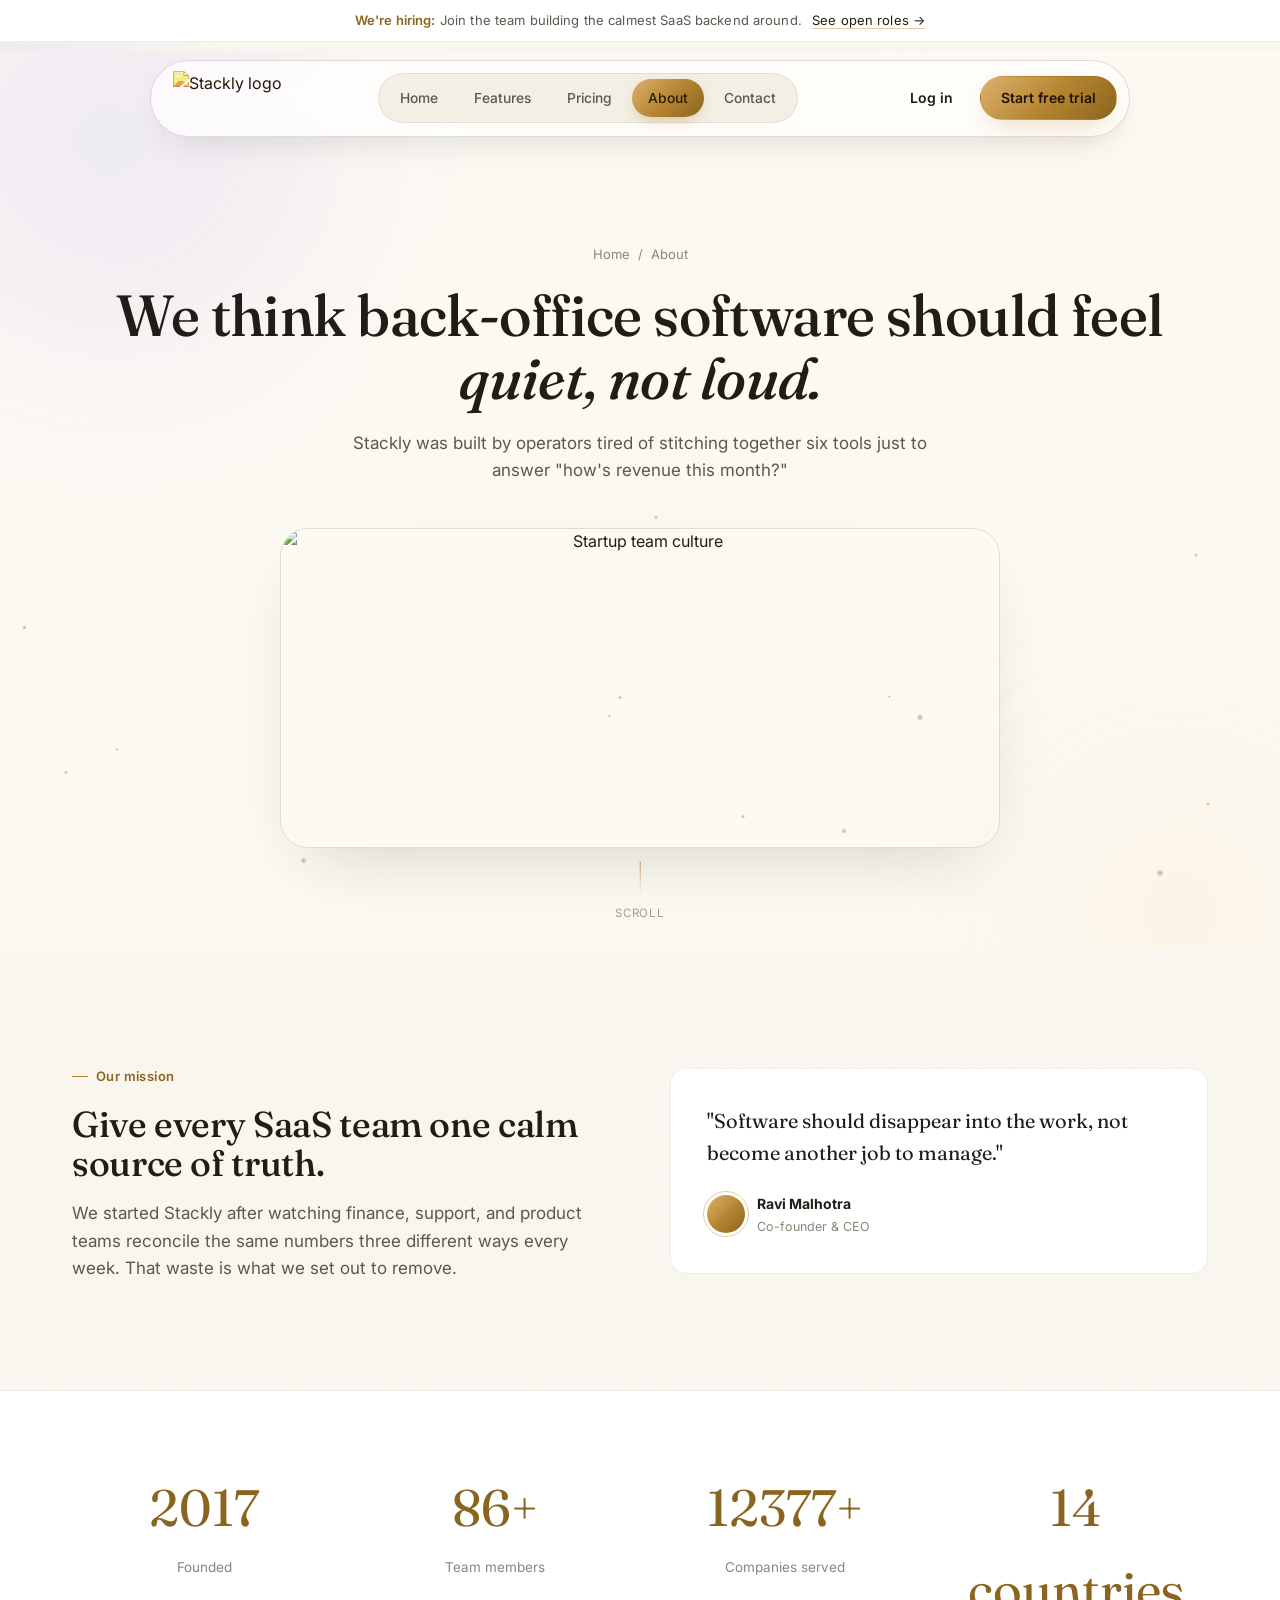
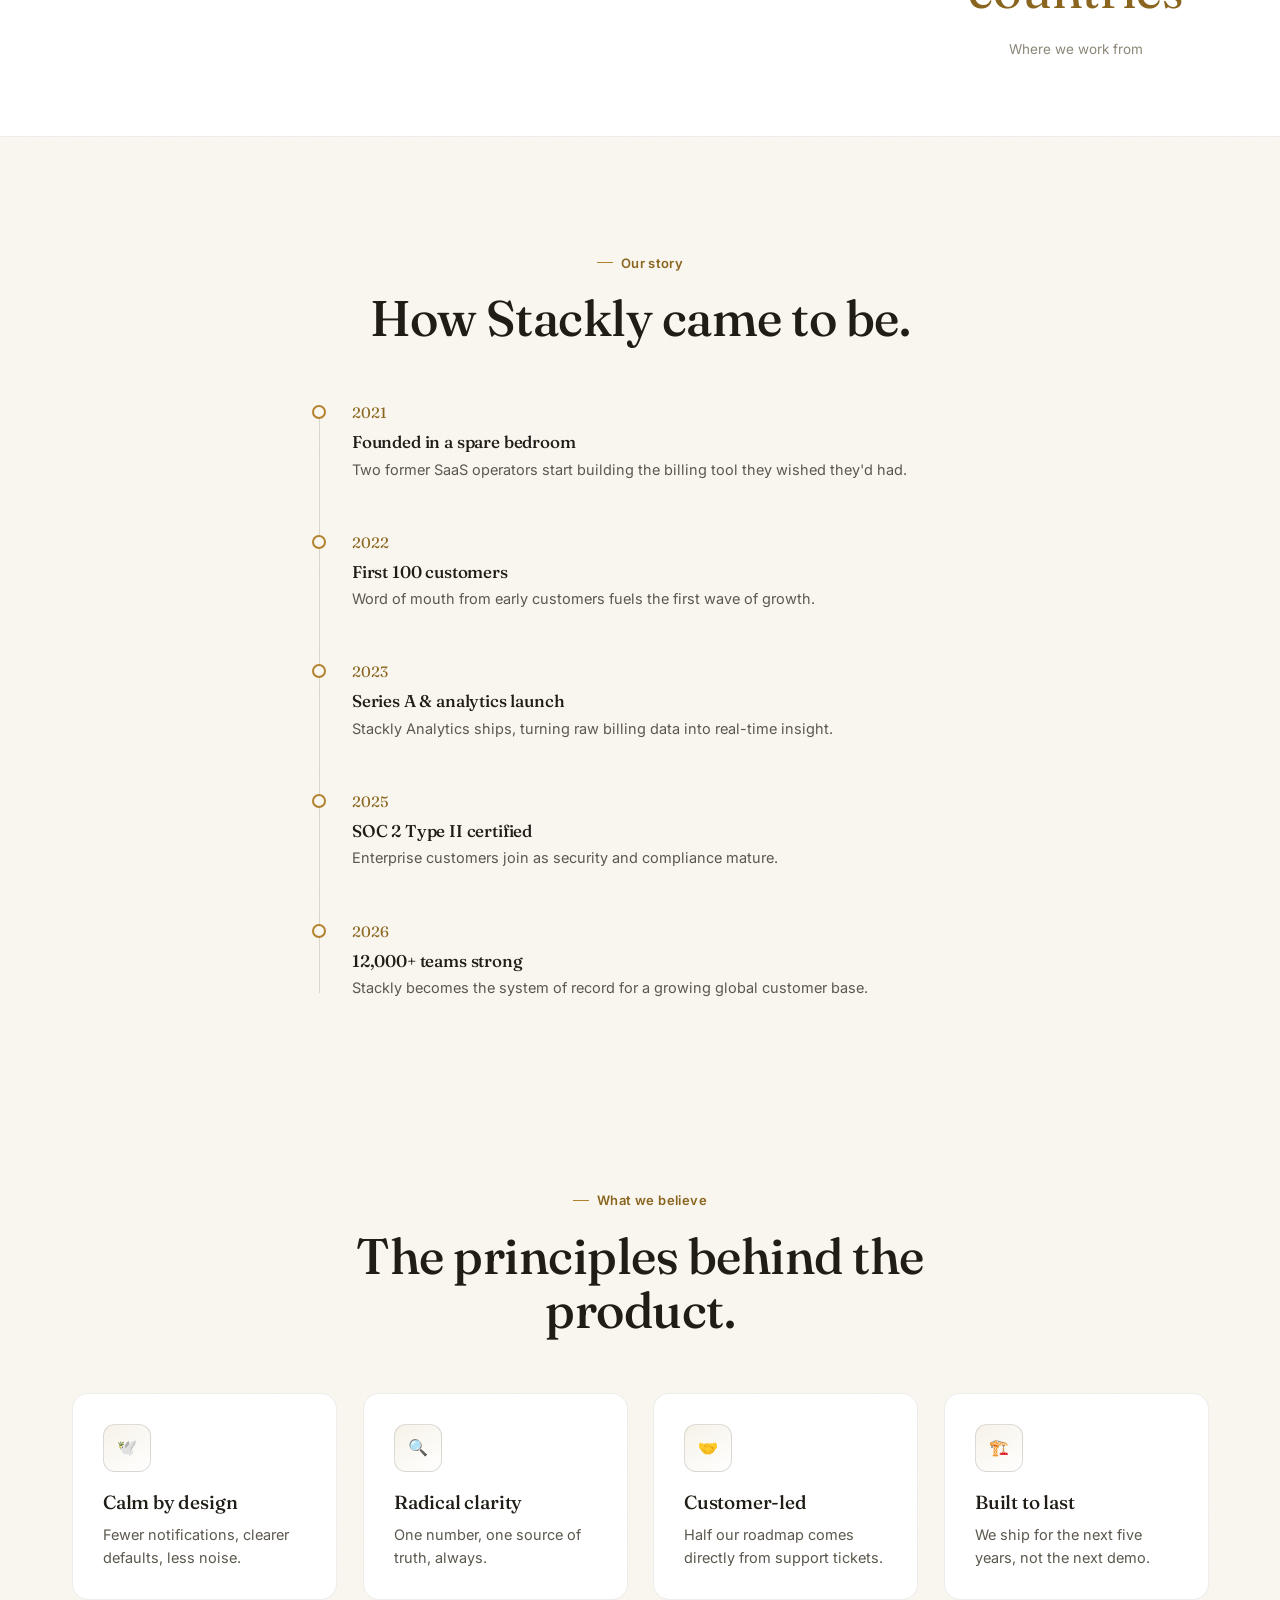
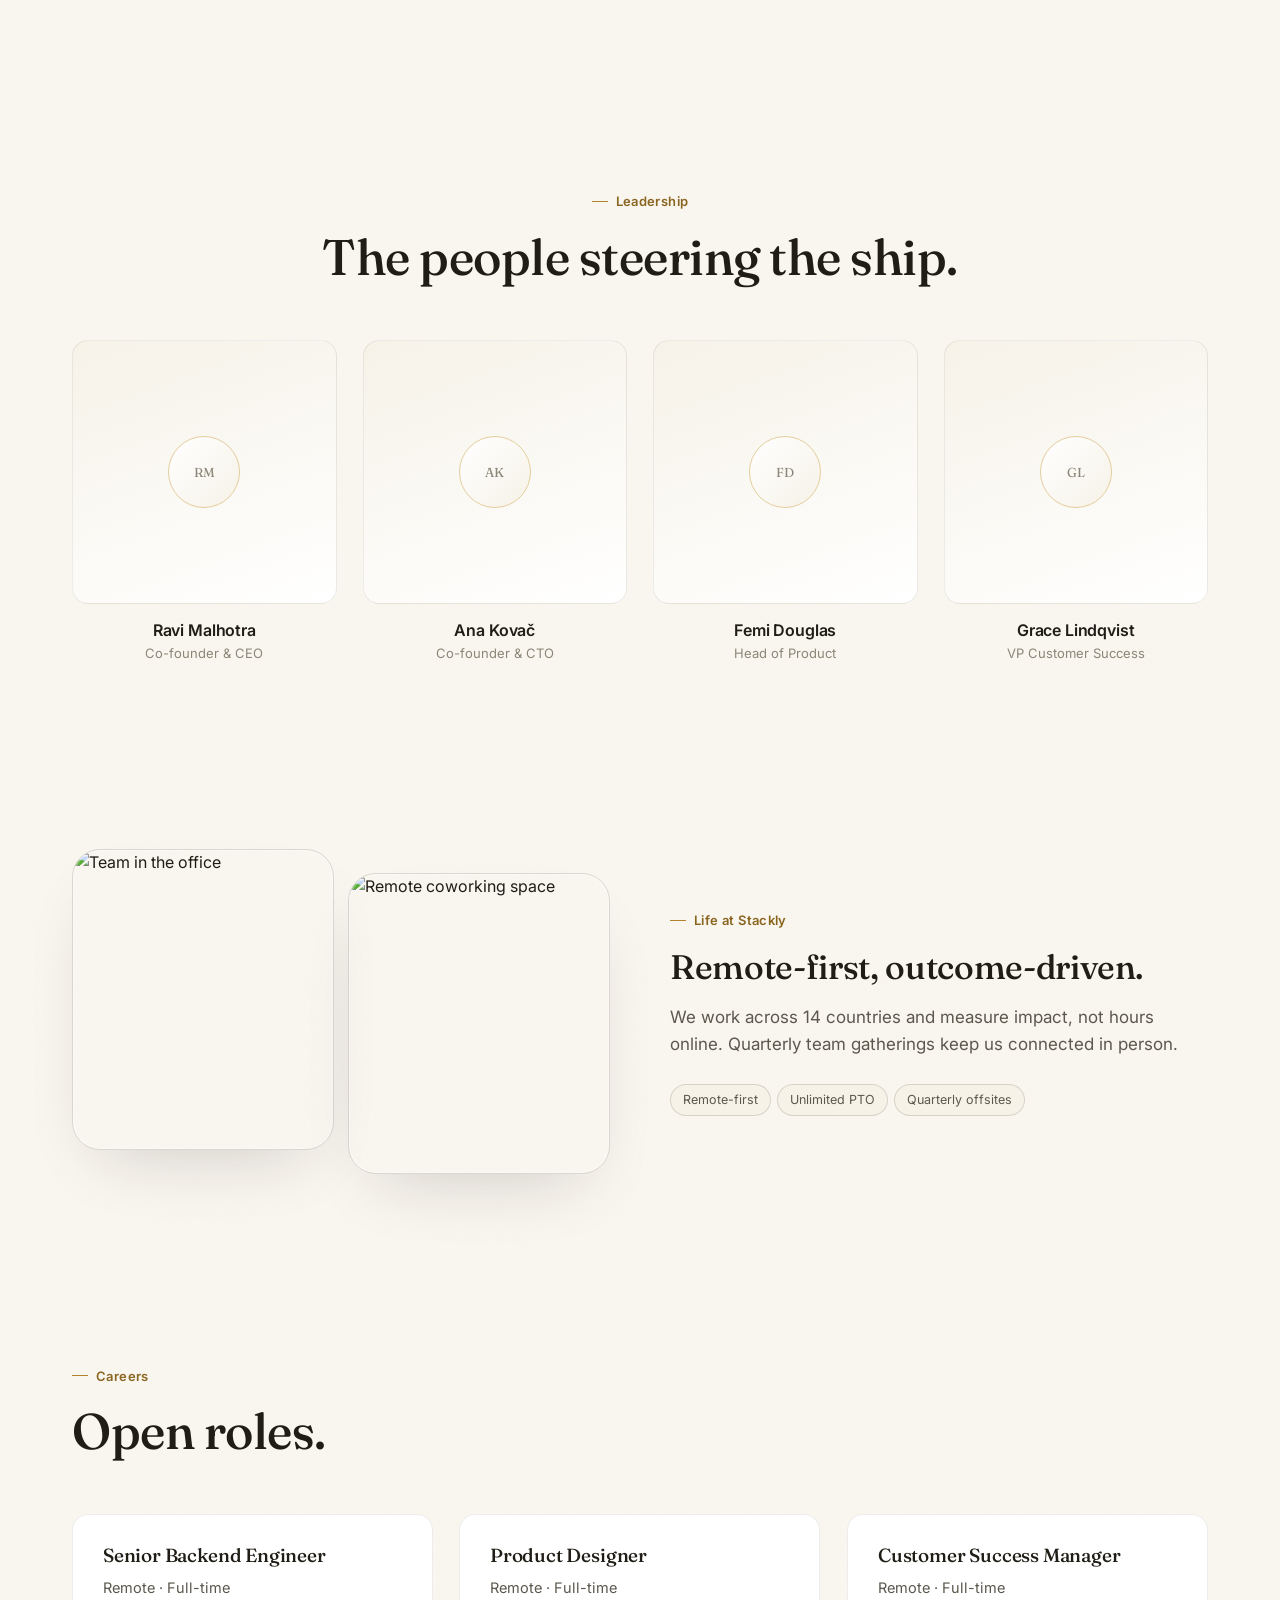
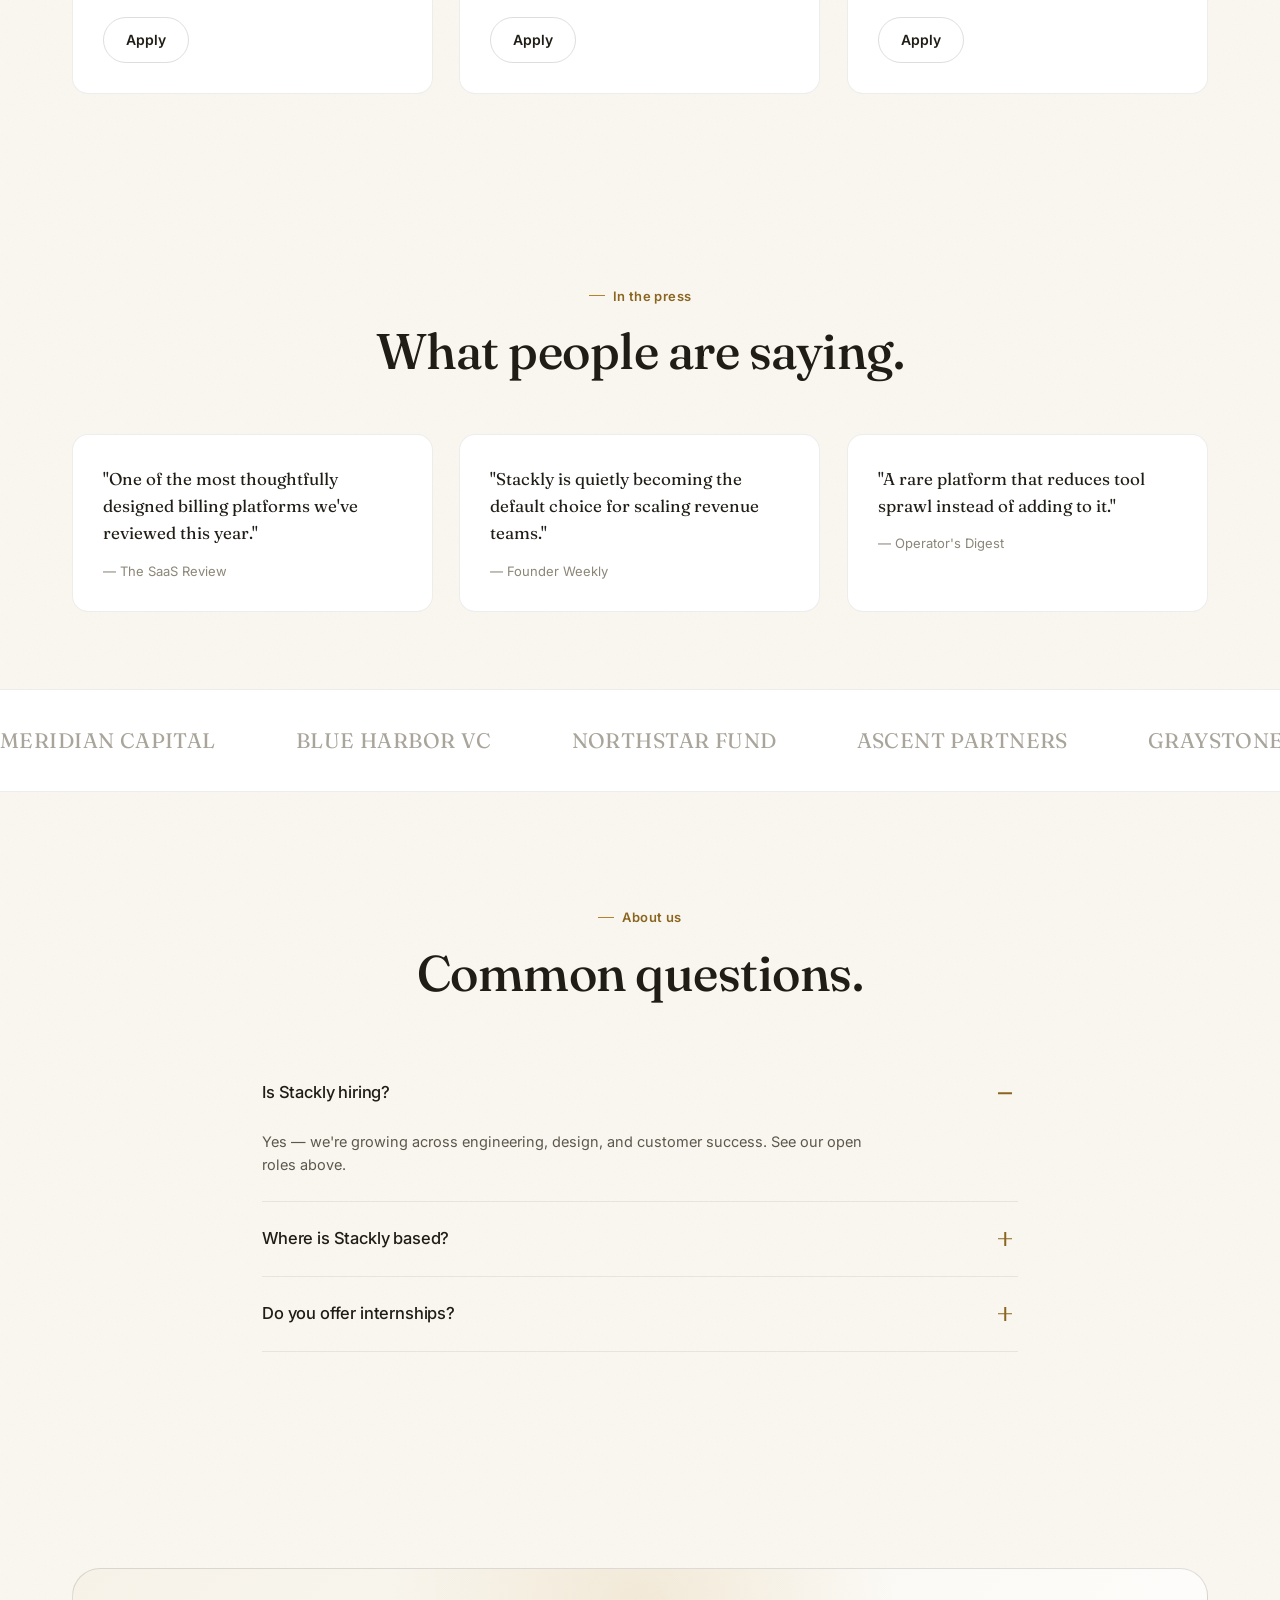
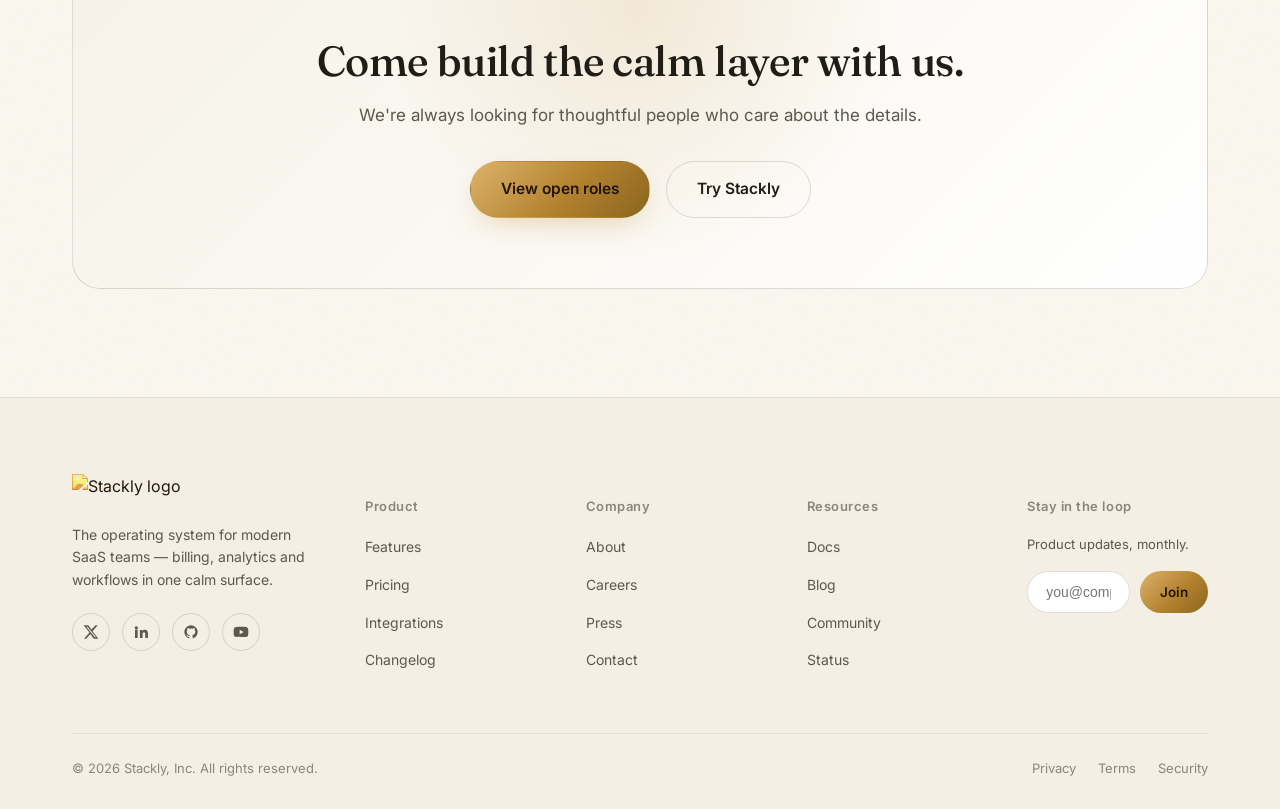
==== commit 2712ab8c: "update" ====
--- a/about.html
+++ b/about.html
@@ -229,18 +229,18 @@
         <img class="logo-tint" src="https://wsrv.nl/?url=https://snabsolutions.in/wp-content/uploads/2026/02/stackly-snab-solutions.png&w=260&h=104&output=webp&q=80&fit=inside" alt="Stackly logo">
         <p>The operating system for modern SaaS teams — billing, analytics and workflows in one calm surface.</p>
         <div class="social-row">
-          <a href="#" aria-label="X"><svg viewBox="0 0 24 24" fill="currentColor"><path d="M18.9 2H22l-7.6 8.7L23 22h-6.8l-5.3-6.9L4.8 22H1.6l8.1-9.3L1 2h7l4.8 6.3L18.9 2Zm-1.2 18h1.9L7 4h-2l12.7 16Z"/></svg></a>
-          <a href="#" aria-label="LinkedIn"><svg viewBox="0 0 24 24" fill="currentColor"><path d="M4.98 3.5a2.5 2.5 0 1 1 0 5 2.5 2.5 0 0 1 0-5ZM3 9h4v12H3V9Zm7 0h3.8v1.7h.05c.53-1 1.83-2.05 3.77-2.05 4.03 0 4.78 2.65 4.78 6.1V21h-4v-5.6c0-1.35-.02-3.08-1.88-3.08-1.88 0-2.17 1.47-2.17 2.98V21h-4V9Z"/></svg></a>
-          <a href="#" aria-label="GitHub"><svg viewBox="0 0 24 24" fill="currentColor"><path d="M12 2a10 10 0 0 0-3.16 19.5c.5.1.68-.22.68-.48v-1.7c-2.78.6-3.37-1.34-3.37-1.34-.46-1.16-1.1-1.47-1.1-1.47-.9-.62.07-.6.07-.6 1 .07 1.53 1.03 1.53 1.03.9 1.52 2.34 1.08 2.91.83.09-.65.35-1.08.63-1.33-2.22-.25-4.56-1.11-4.56-4.94 0-1.1.39-1.99 1.03-2.7-.1-.25-.45-1.27.1-2.65 0 0 .84-.27 2.75 1.02a9.5 9.5 0 0 1 5 0c1.91-1.3 2.75-1.02 2.75-1.02.55 1.38.2 2.4.1 2.65.64.71 1.03 1.6 1.03 2.7 0 3.84-2.35 4.68-4.58 4.93.36.3.68.92.68 1.85v2.74c0 .27.18.58.69.48A10 10 0 0 0 12 2Z"/></svg></a>
-          <a href="#" aria-label="YouTube"><svg viewBox="0 0 24 24" fill="currentColor"><path d="M23 12s0-3.5-.45-5.2a3 3 0 0 0-2.1-2.1C18.7 4.2 12 4.2 12 4.2s-6.7 0-8.45.5a3 3 0 0 0-2.1 2.1C1 8.5 1 12 1 12s0 3.5.45 5.2a3 3 0 0 0 2.1 2.1c1.75.5 8.45.5 8.45.5s6.7 0 8.45-.5a3 3 0 0 0 2.1-2.1C23 15.5 23 12 23 12ZM10 15.5v-7l6 3.5-6 3.5Z"/></svg></a>
+          <a href="404.html" aria-label="X"><svg viewBox="0 0 24 24" fill="currentColor"><path d="M18.9 2H22l-7.6 8.7L23 22h-6.8l-5.3-6.9L4.8 22H1.6l8.1-9.3L1 2h7l4.8 6.3L18.9 2Zm-1.2 18h1.9L7 4h-2l12.7 16Z"/></svg></a>
+          <a href="404.html" aria-label="LinkedIn"><svg viewBox="0 0 24 24" fill="currentColor"><path d="M4.98 3.5a2.5 2.5 0 1 1 0 5 2.5 2.5 0 0 1 0-5ZM3 9h4v12H3V9Zm7 0h3.8v1.7h.05c.53-1 1.83-2.05 3.77-2.05 4.03 0 4.78 2.65 4.78 6.1V21h-4v-5.6c0-1.35-.02-3.08-1.88-3.08-1.88 0-2.17 1.47-2.17 2.98V21h-4V9Z"/></svg></a>
+          <a href="404.html" aria-label="GitHub"><svg viewBox="0 0 24 24" fill="currentColor"><path d="M12 2a10 10 0 0 0-3.16 19.5c.5.1.68-.22.68-.48v-1.7c-2.78.6-3.37-1.34-3.37-1.34-.46-1.16-1.1-1.47-1.1-1.47-.9-.62.07-.6.07-.6 1 .07 1.53 1.03 1.53 1.03.9 1.52 2.34 1.08 2.91.83.09-.65.35-1.08.63-1.33-2.22-.25-4.56-1.11-4.56-4.94 0-1.1.39-1.99 1.03-2.7-.1-.25-.45-1.27.1-2.65 0 0 .84-.27 2.75 1.02a9.5 9.5 0 0 1 5 0c1.91-1.3 2.75-1.02 2.75-1.02.55 1.38.2 2.4.1 2.65.64.71 1.03 1.6 1.03 2.7 0 3.84-2.35 4.68-4.58 4.93.36.3.68.92.68 1.85v2.74c0 .27.18.58.69.48A10 10 0 0 0 12 2Z"/></svg></a>
+          <a href="404.html" aria-label="YouTube"><svg viewBox="0 0 24 24" fill="currentColor"><path d="M23 12s0-3.5-.45-5.2a3 3 0 0 0-2.1-2.1C18.7 4.2 12 4.2 12 4.2s-6.7 0-8.45.5a3 3 0 0 0-2.1 2.1C1 8.5 1 12 1 12s0 3.5.45 5.2a3 3 0 0 0 2.1 2.1c1.75.5 8.45.5 8.45.5s6.7 0 8.45-.5a3 3 0 0 0 2.1-2.1C23 15.5 23 12 23 12ZM10 15.5v-7l6 3.5-6 3.5Z"/></svg></a>
         </div>
       </div>
-      <div class="f-col"><h5>Product</h5><ul><li><a href="features.html">Features</a></li><li><a href="pricing.html">Pricing</a></li><li><a href="#">Integrations</a></li><li><a href="#">Changelog</a></li></ul></div>
-      <div class="f-col"><h5>Company</h5><ul><li><a href="about.html">About</a></li><li><a href="#">Careers</a></li><li><a href="#">Press</a></li><li><a href="contact.html">Contact</a></li></ul></div>
-      <div class="f-col"><h5>Resources</h5><ul><li><a href="#">Docs</a></li><li><a href="#">Blog</a></li><li><a href="#">Community</a></li><li><a href="#">Status</a></li></ul></div>
+      <div class="f-col"><h5>Product</h5><ul><li><a href="features.html">Features</a></li><li><a href="pricing.html">Pricing</a></li><li><a href="404.html">Integrations</a></li><li><a href="404.html">Changelog</a></li></ul></div>
+      <div class="f-col"><h5>Company</h5><ul><li><a href="about.html">About</a></li><li><a href="#">Careers</a></li><li><a href="404.html">Press</a></li><li><a href="contact.html">Contact</a></li></ul></div>
+      <div class="f-col"><h5>Resources</h5><ul><li><a href="404.html">Docs</a></li><li><a href="404.html">Blog</a></li><li><a href="404.html">Community</a></li><li><a href="404.html">Status</a></li></ul></div>
       <div class="f-col"><h5>Stay in the loop</h5><p style="font-size:13px;margin-bottom:6px;">Product updates, monthly.</p><div class="newsletter"><input type="email" placeholder="you@company.com"><button>Join</button></div></div>
     </div>
-    <div class="footer-bottom"><span>© 2026 Stackly, Inc. All rights reserved.</span><div class="legal"><a href="#">Privacy</a><a href="#">Terms</a><a href="#">Security</a></div></div>
+    <div class="footer-bottom"><span>© 2026 Stackly, Inc. All rights reserved.</span><div class="legal"><a href="404.html">Privacy</a><a href="404.html">Terms</a><a href="404.html">Security</a></div></div>
   </div>
 </footer>
 
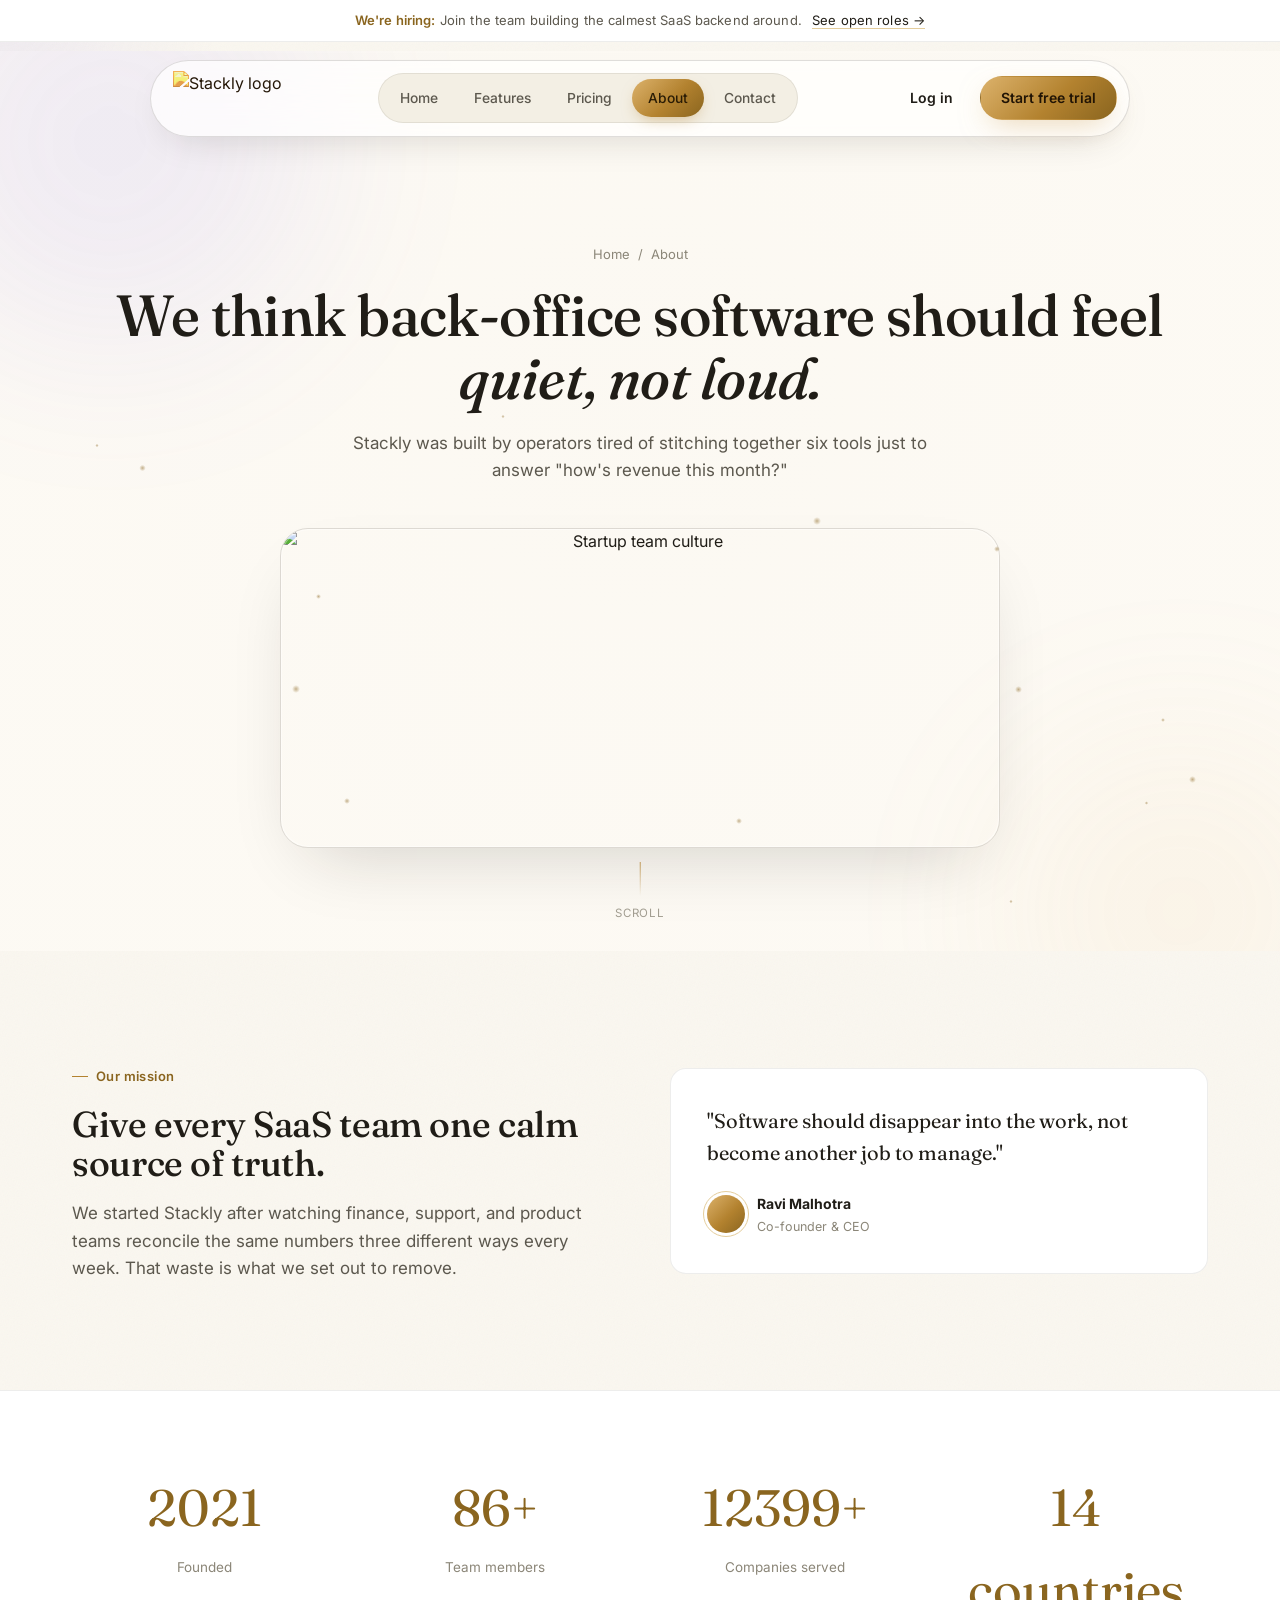
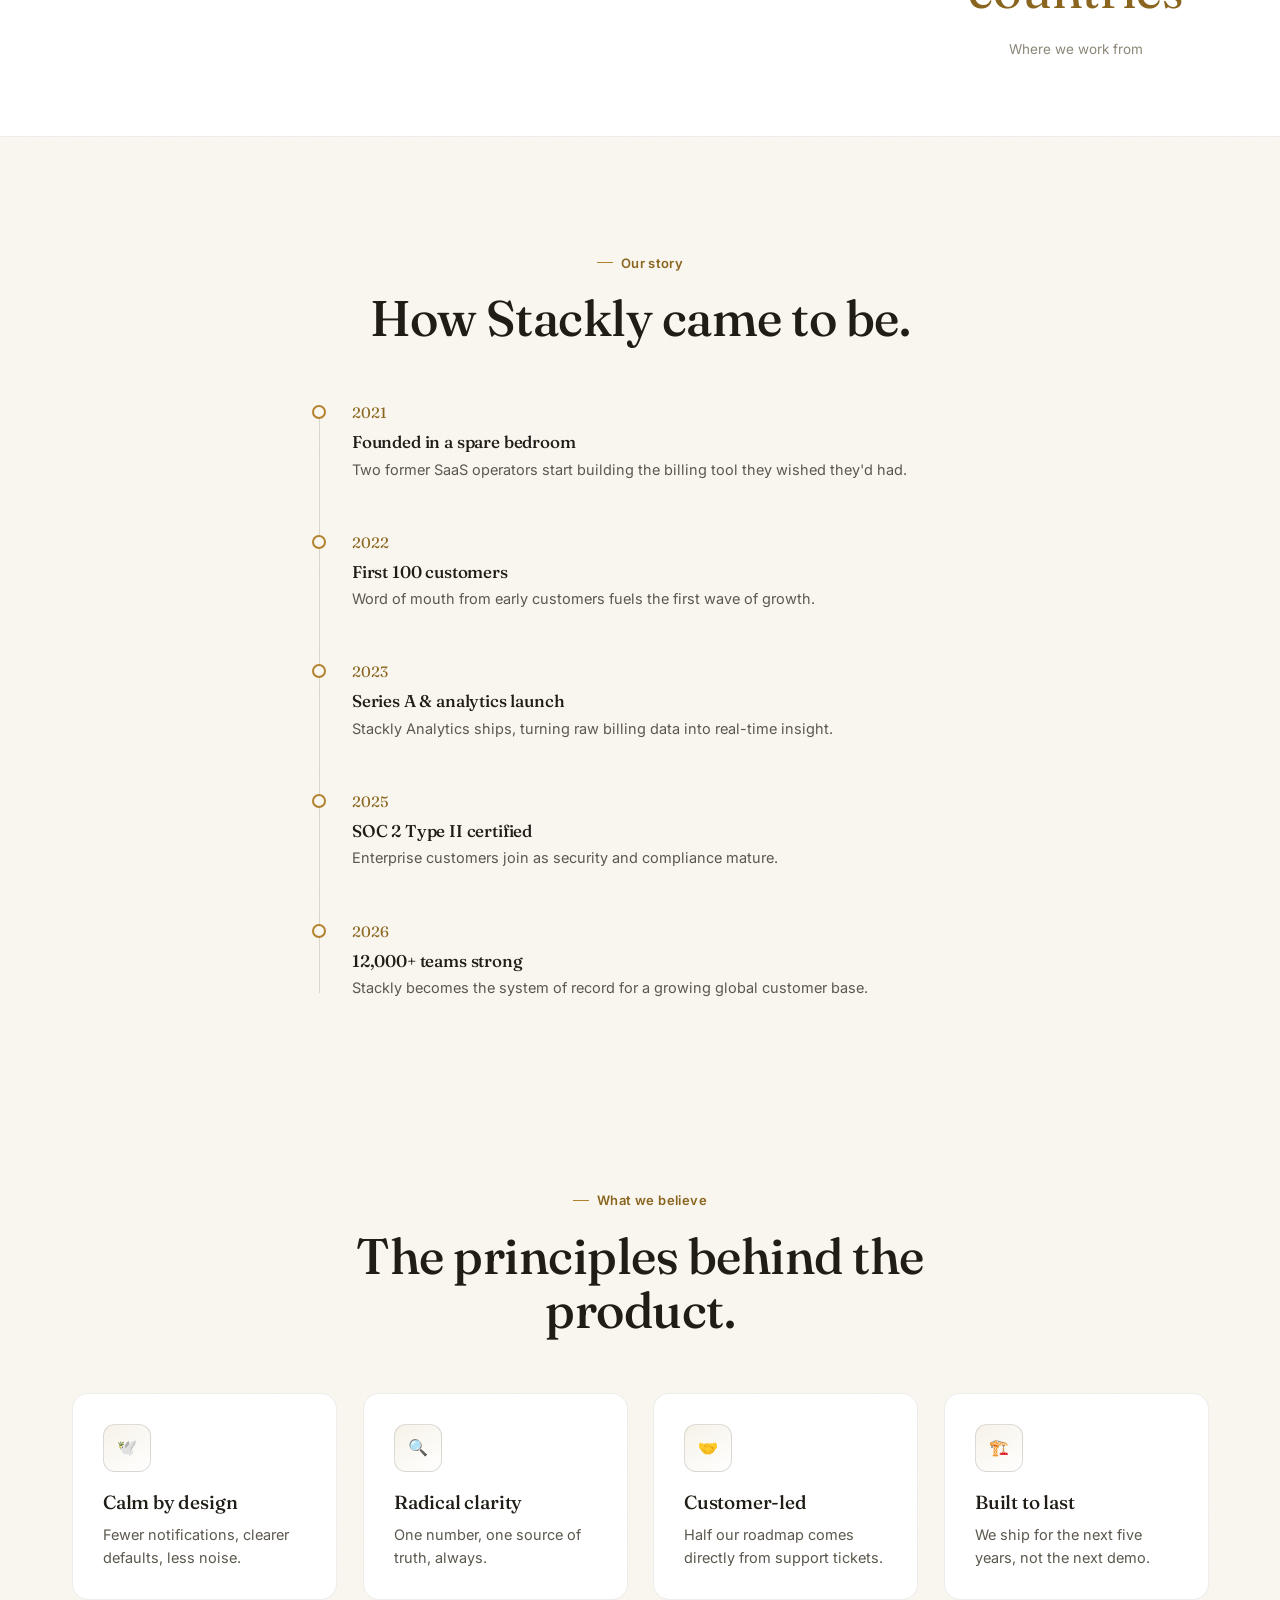
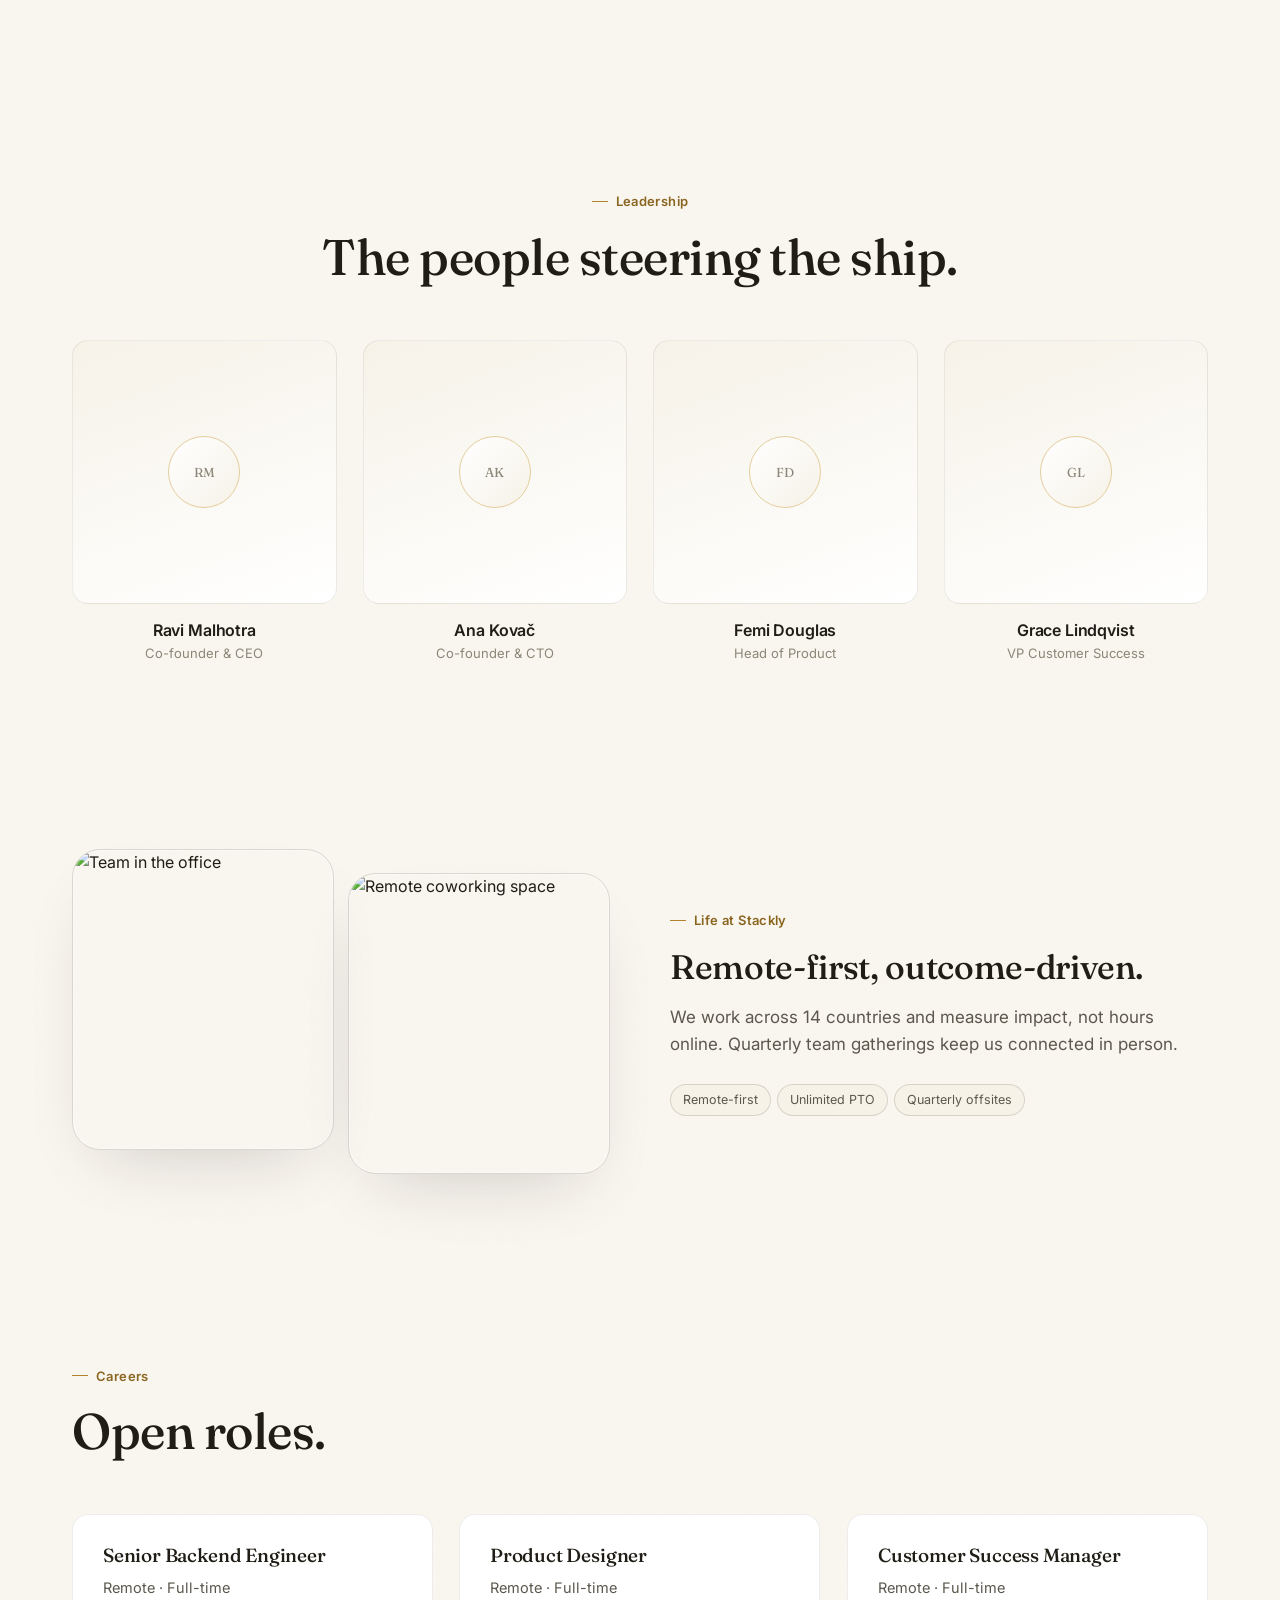
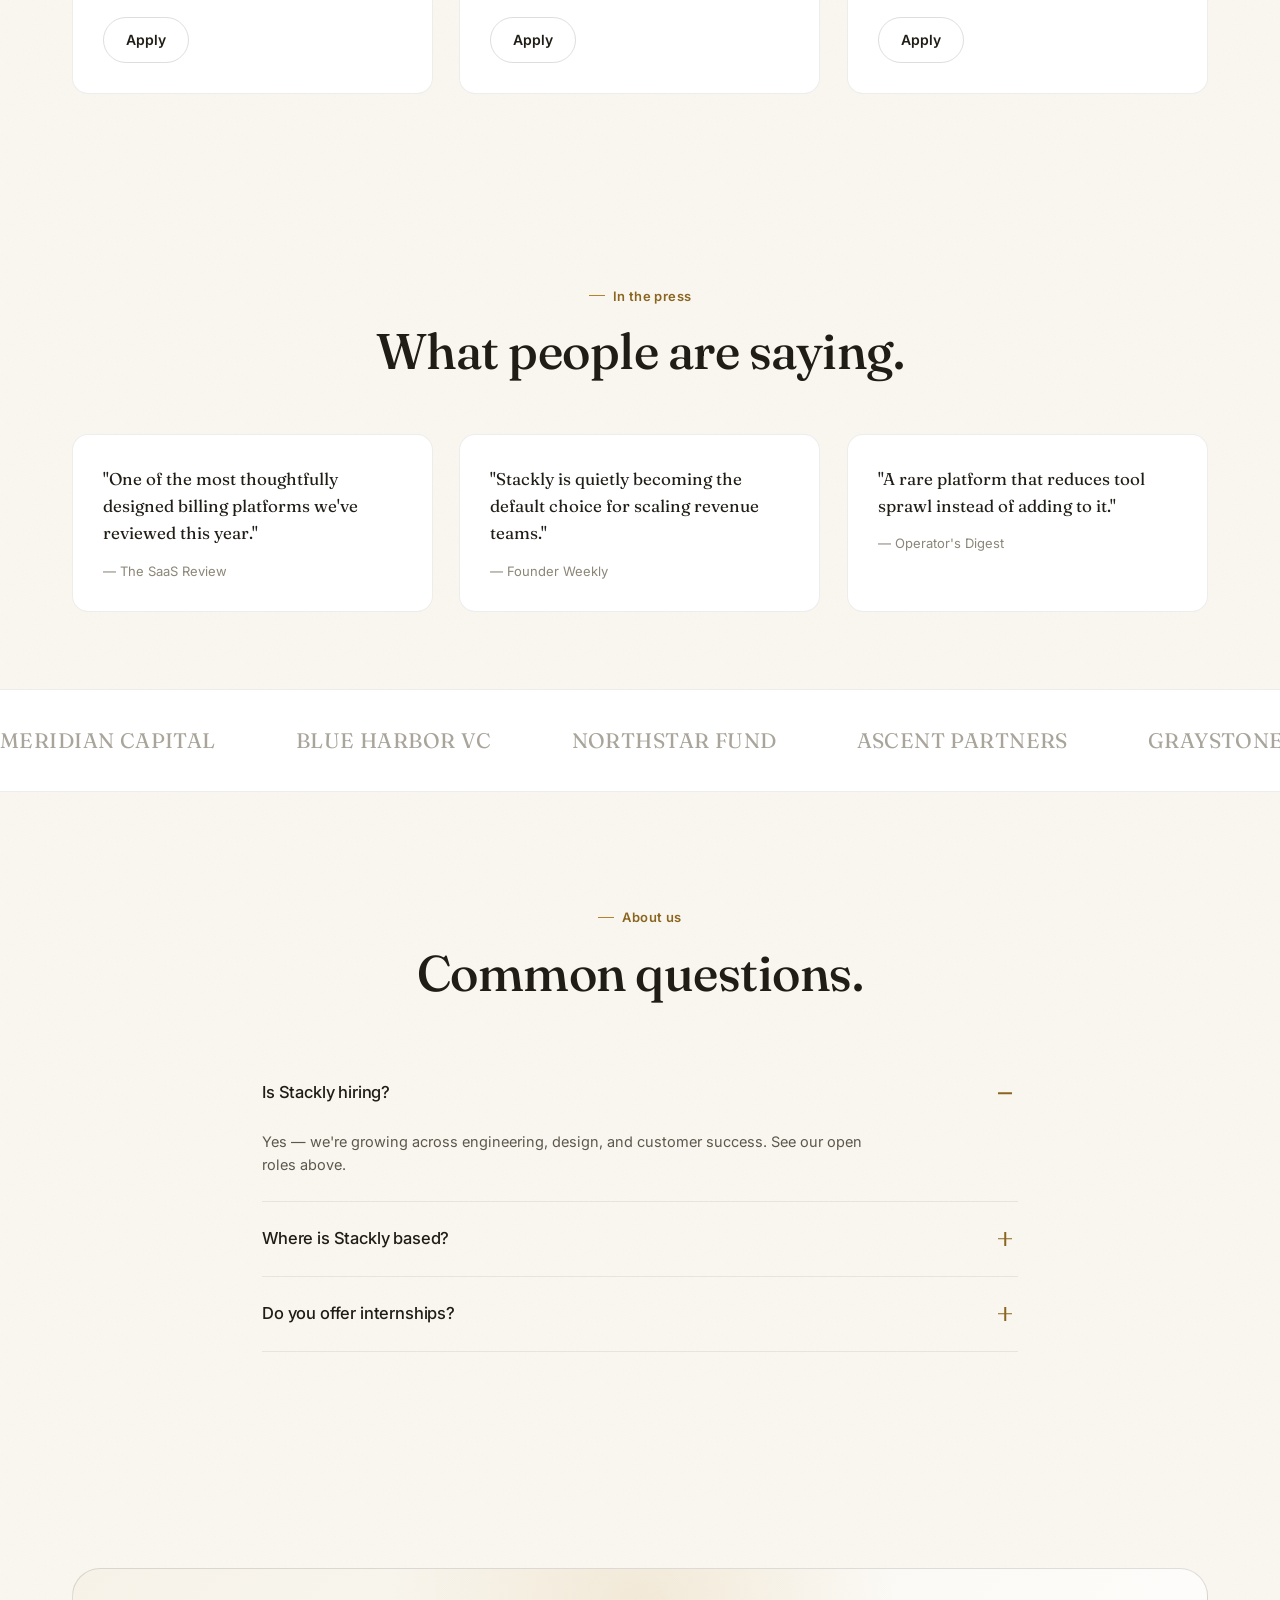
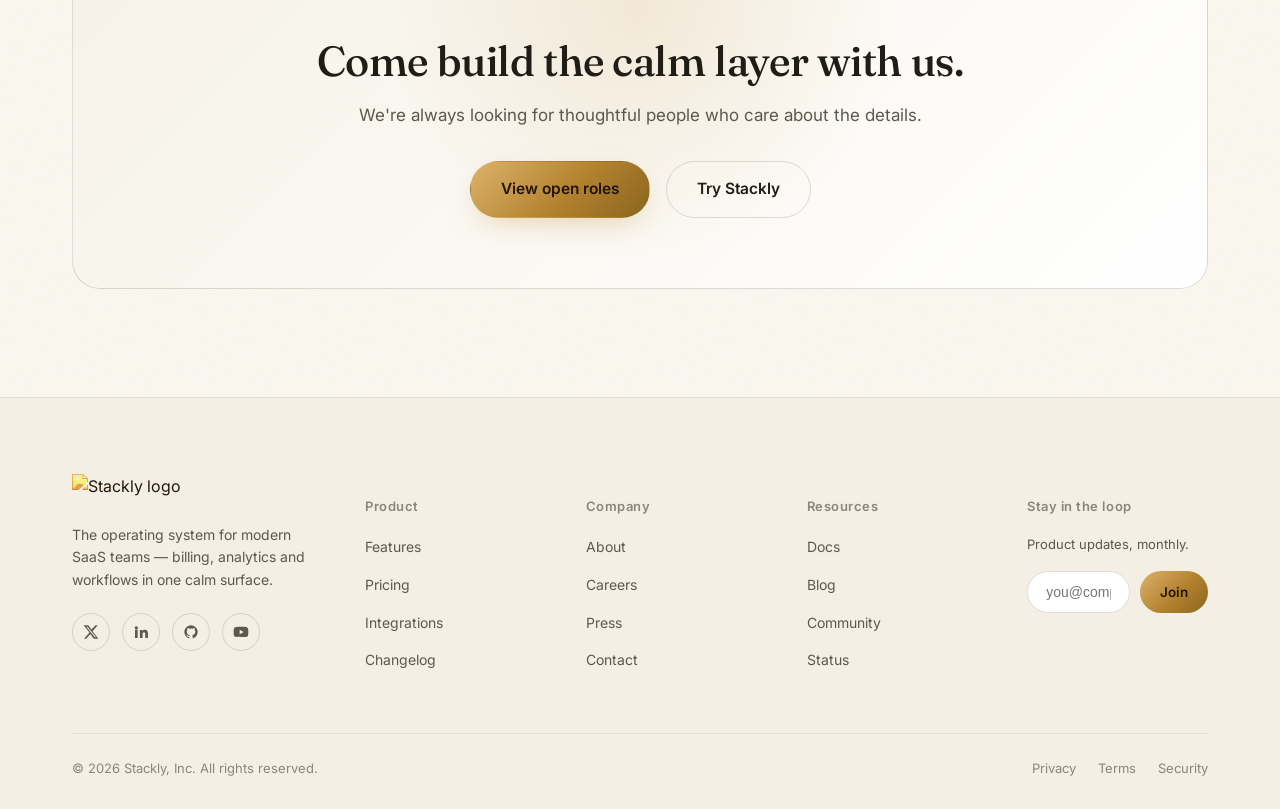
==== commit 86bb205b: "update" ====
--- a/about.html
+++ b/about.html
@@ -26,7 +26,7 @@
       <a href="contact.html">Contact</a>
     </div>
     <div class="nav-cta">
-      <a href="contact.html" class="btn btn-ghost">Log in</a>
+      <a href="login.html" class="btn btn-ghost">Log in</a>
       <a href="pricing.html" class="btn btn-primary"><span>Start free trial</span></a>
       <button class="burger" aria-label="Menu"><span></span><span></span><span></span></button>
     </div>
@@ -39,7 +39,7 @@
   <a href="index.html">Home</a><a href="features.html">Features</a><a href="pricing.html">Pricing</a><a href="about.html">About</a><a href="contact.html">Contact</a>
   </div>
   <div class="mobile-menu-actions">
-    <a href="contact.html" class="btn btn-ghost btn-block" style="justify-content:center;">Log in</a>
+    <a href="login.html" class="btn btn-ghost btn-block" style="justify-content:center;">Log in</a>
     <a href="pricing.html" class="btn btn-primary btn-block" style="margin-top:20px;justify-content:center;"><span>Start free trial</span></a>
   </div>
 </div>
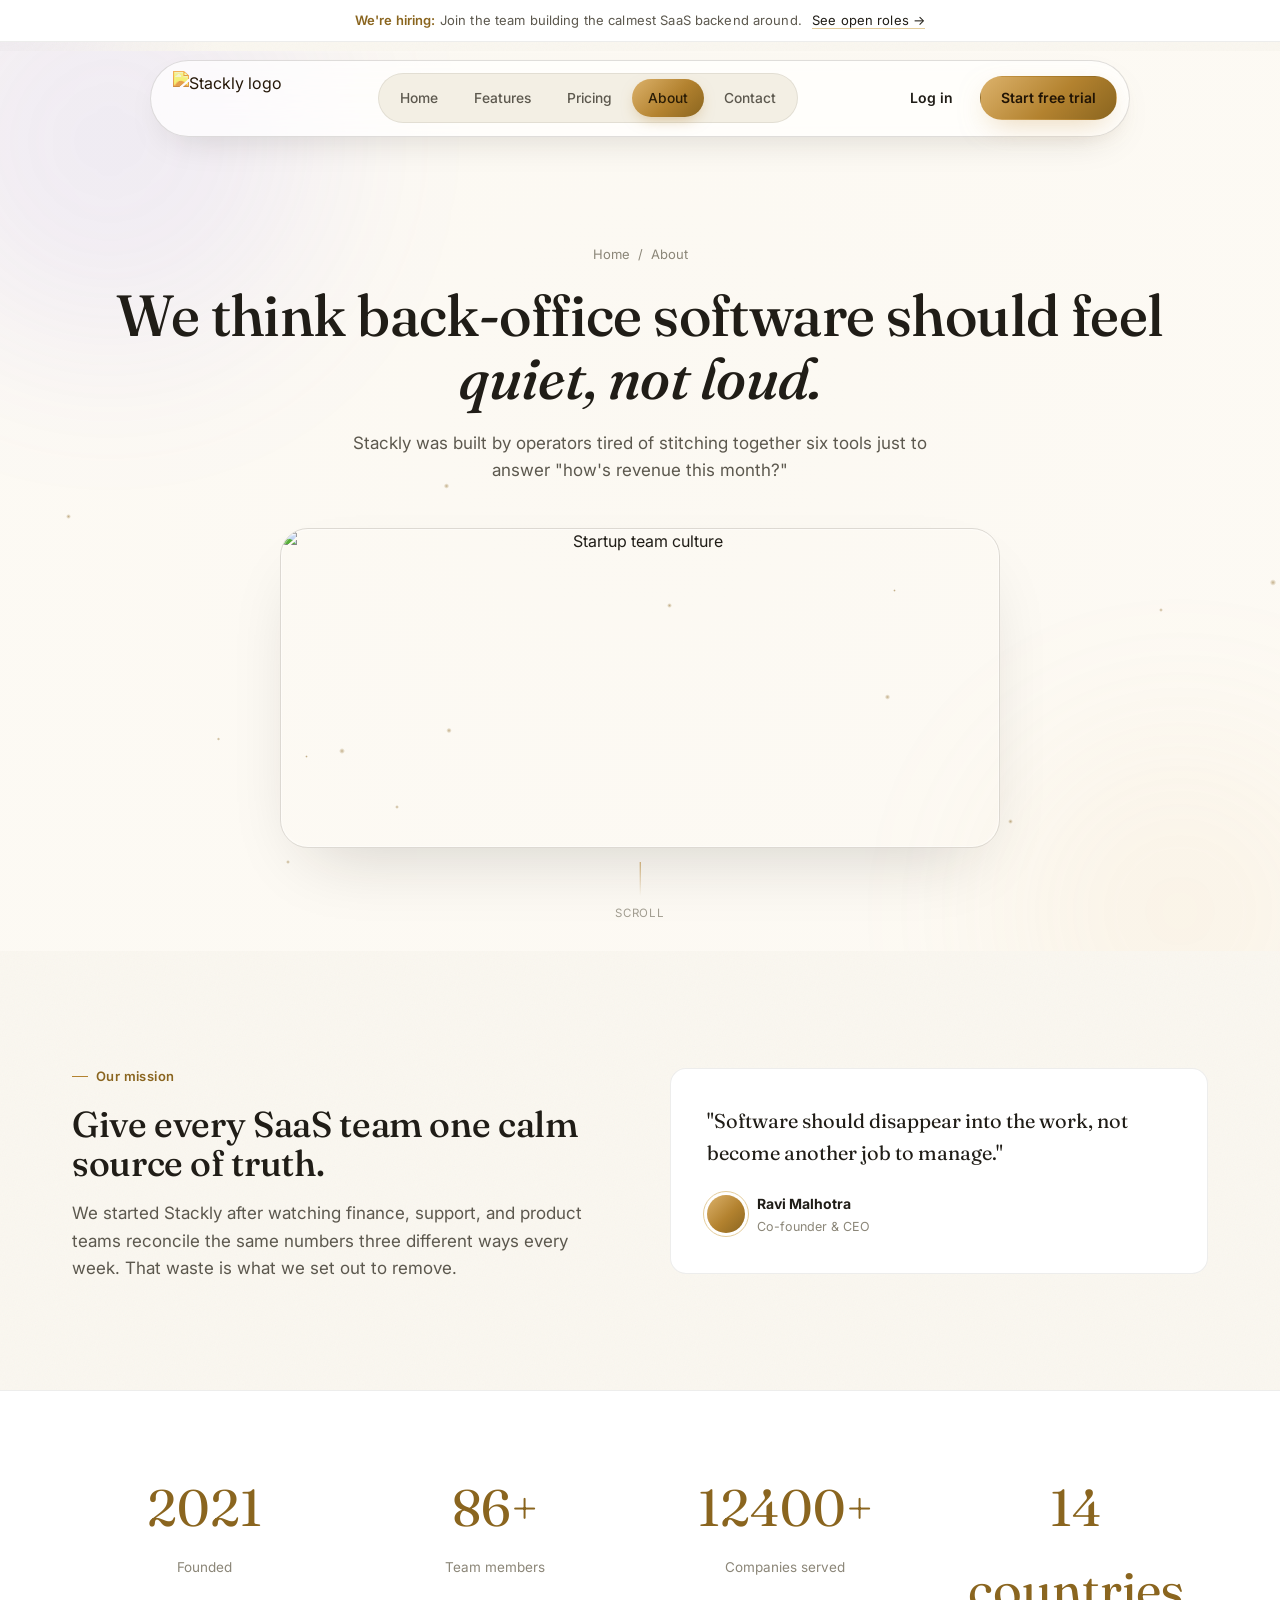
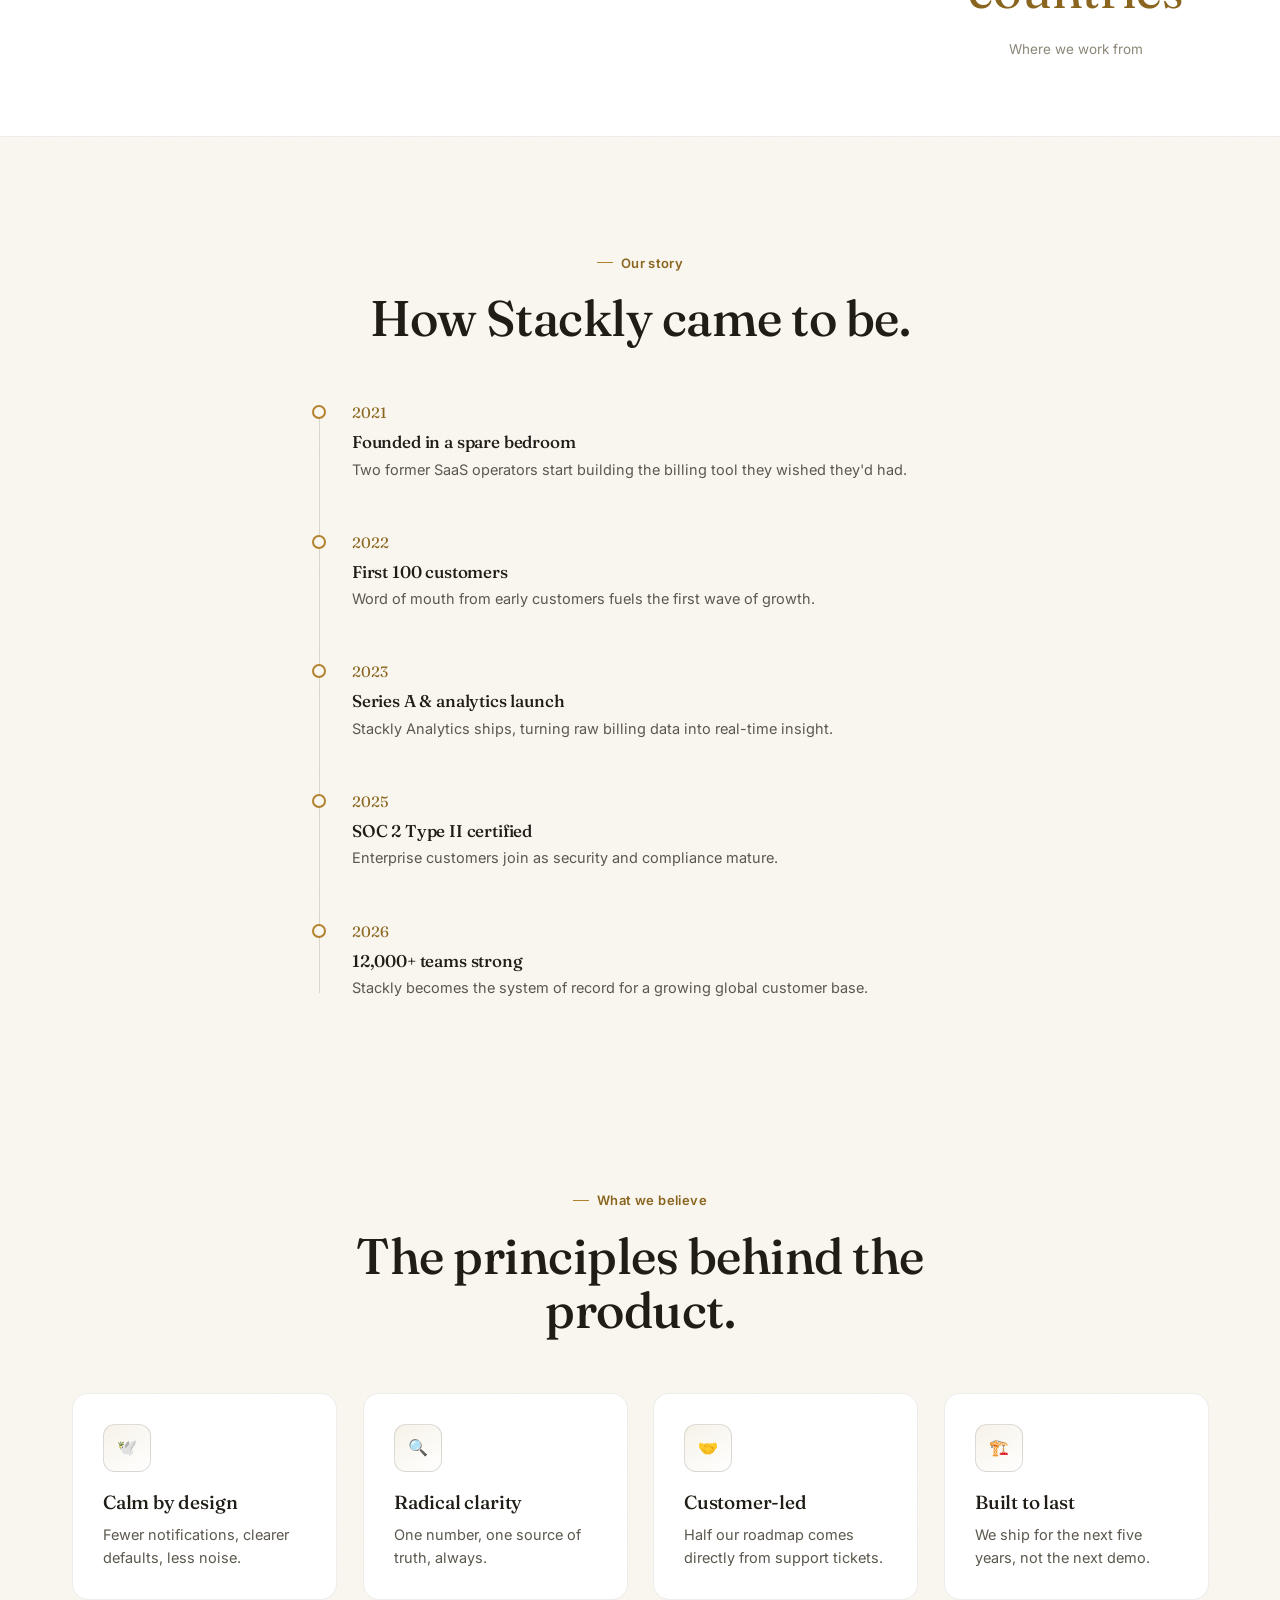
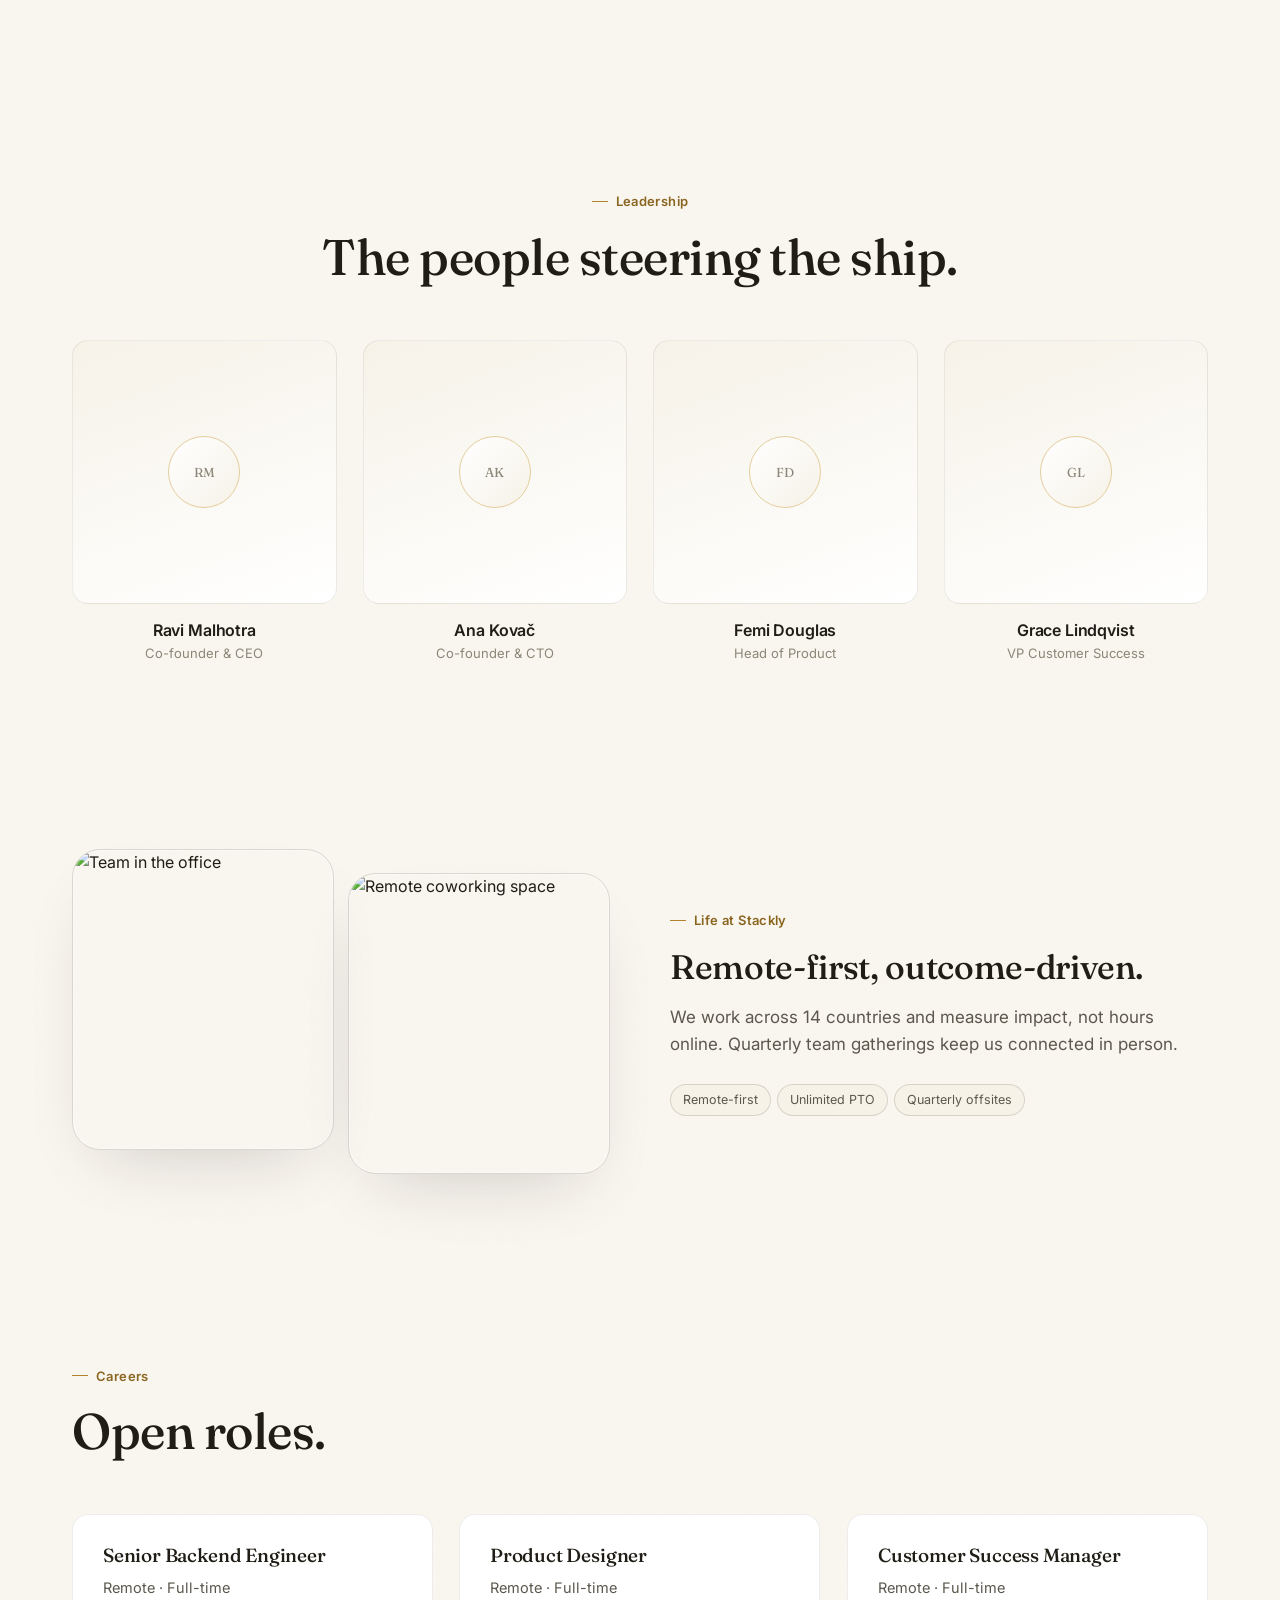
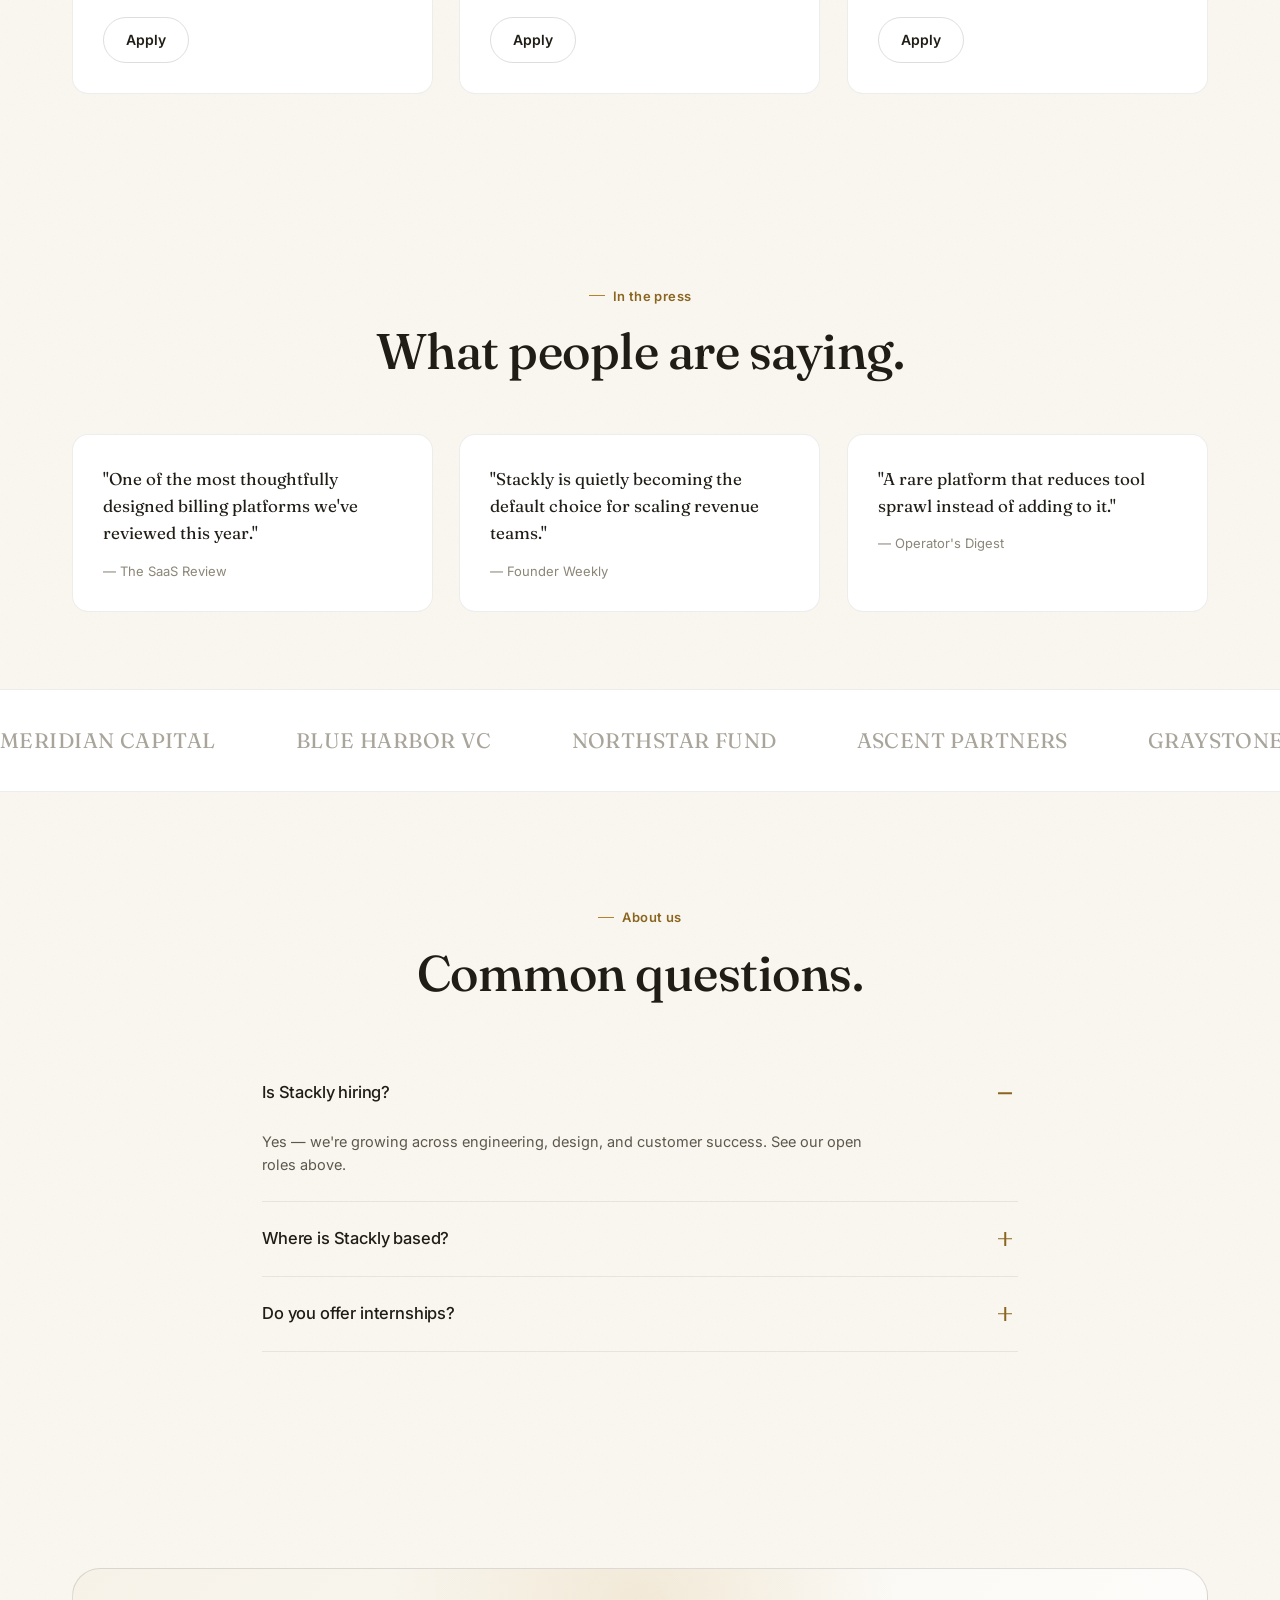
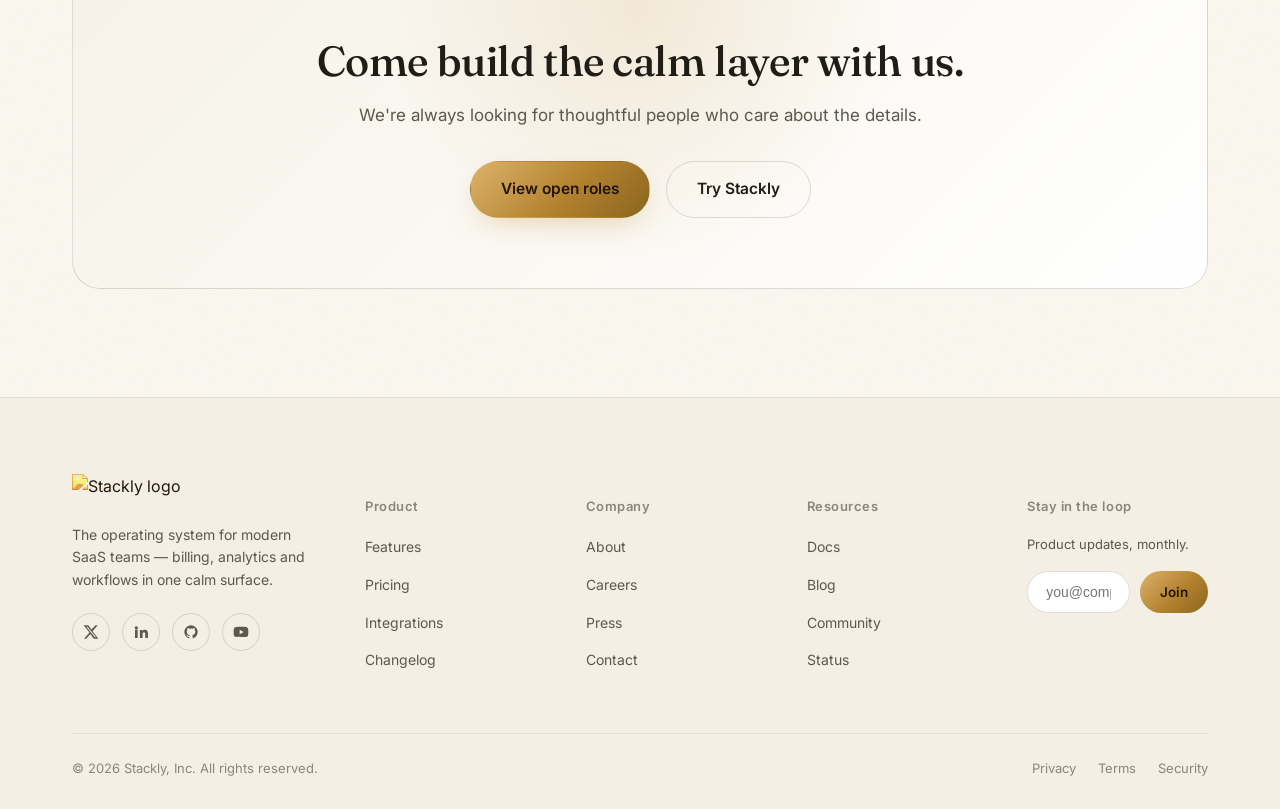
==== commit fe4909d6: "update" ====
--- a/about.html
+++ b/about.html
@@ -226,7 +226,7 @@
   <div class="container">
     <div class="footer-top">
       <div class="footer-brand">
-        <img class="logo-tint" src="https://wsrv.nl/?url=https://snabsolutions.in/wp-content/uploads/2026/02/stackly-snab-solutions.png&w=260&h=104&output=webp&q=80&fit=inside" alt="Stackly logo">
+       <a href="index.html"> <img class="logo-tint" src="https://wsrv.nl/?url=https://snabsolutions.in/wp-content/uploads/2026/02/stackly-snab-solutions.png&w=260&h=104&output=webp&q=80&fit=inside" alt="Stackly logo"></a>
         <p>The operating system for modern SaaS teams — billing, analytics and workflows in one calm surface.</p>
         <div class="social-row">
           <a href="404.html" aria-label="X"><svg viewBox="0 0 24 24" fill="currentColor"><path d="M18.9 2H22l-7.6 8.7L23 22h-6.8l-5.3-6.9L4.8 22H1.6l8.1-9.3L1 2h7l4.8 6.3L18.9 2Zm-1.2 18h1.9L7 4h-2l12.7 16Z"/></svg></a>
--- a/styles.css
+++ b/styles.css
@@ -771,10 +771,6 @@
   .hero-photo{ max-height: 150px; }
   .nav-links, .nav-cta .btn-ghost, .nav-cta .btn-primary{ display:none; }
 
-  /* Only the hamburger is visible in the header on mobile.
-     Every other button on the page is hidden — the header's own
-     nav actions live inside the hamburger menu instead. */
-  .btn:not(.mobile-menu-actions .btn){ display:none !important; }
   .to-top{ display:none !important; }
   .newsletter button{ display:none !important; }
 
